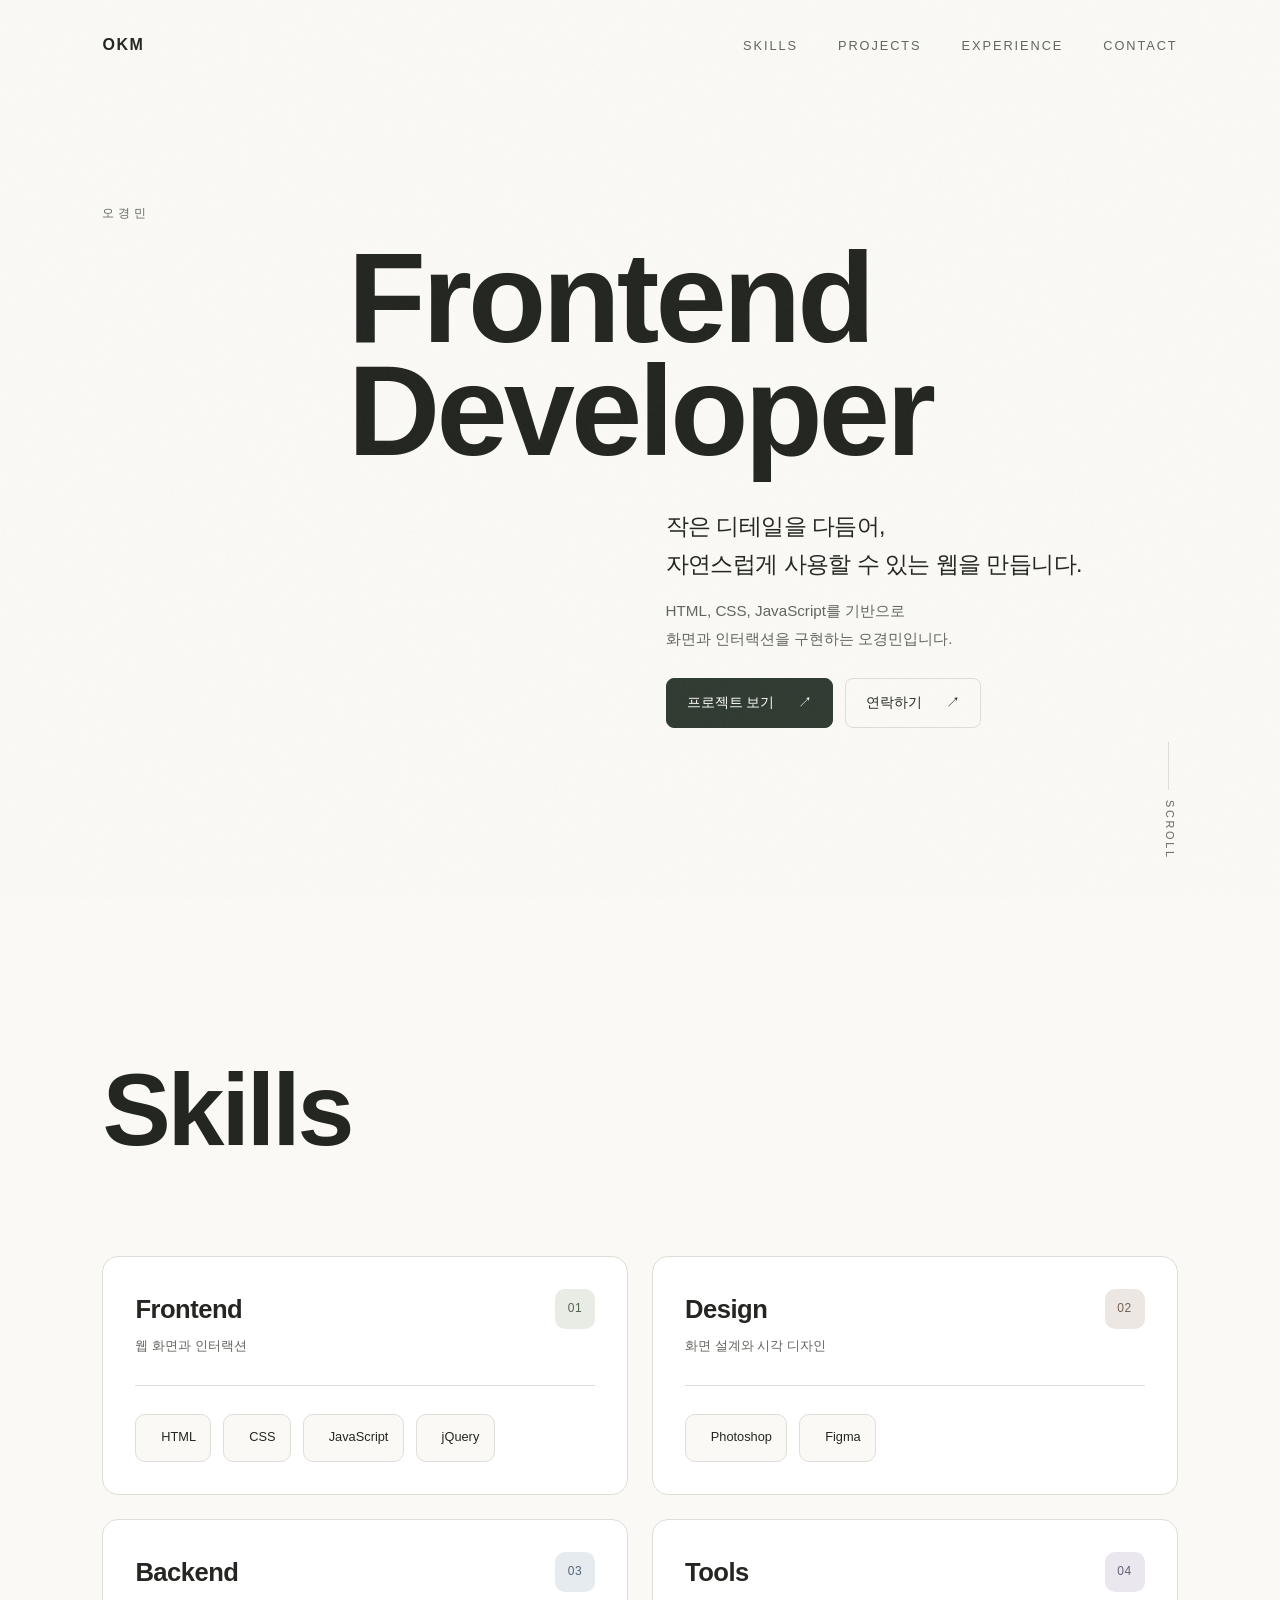
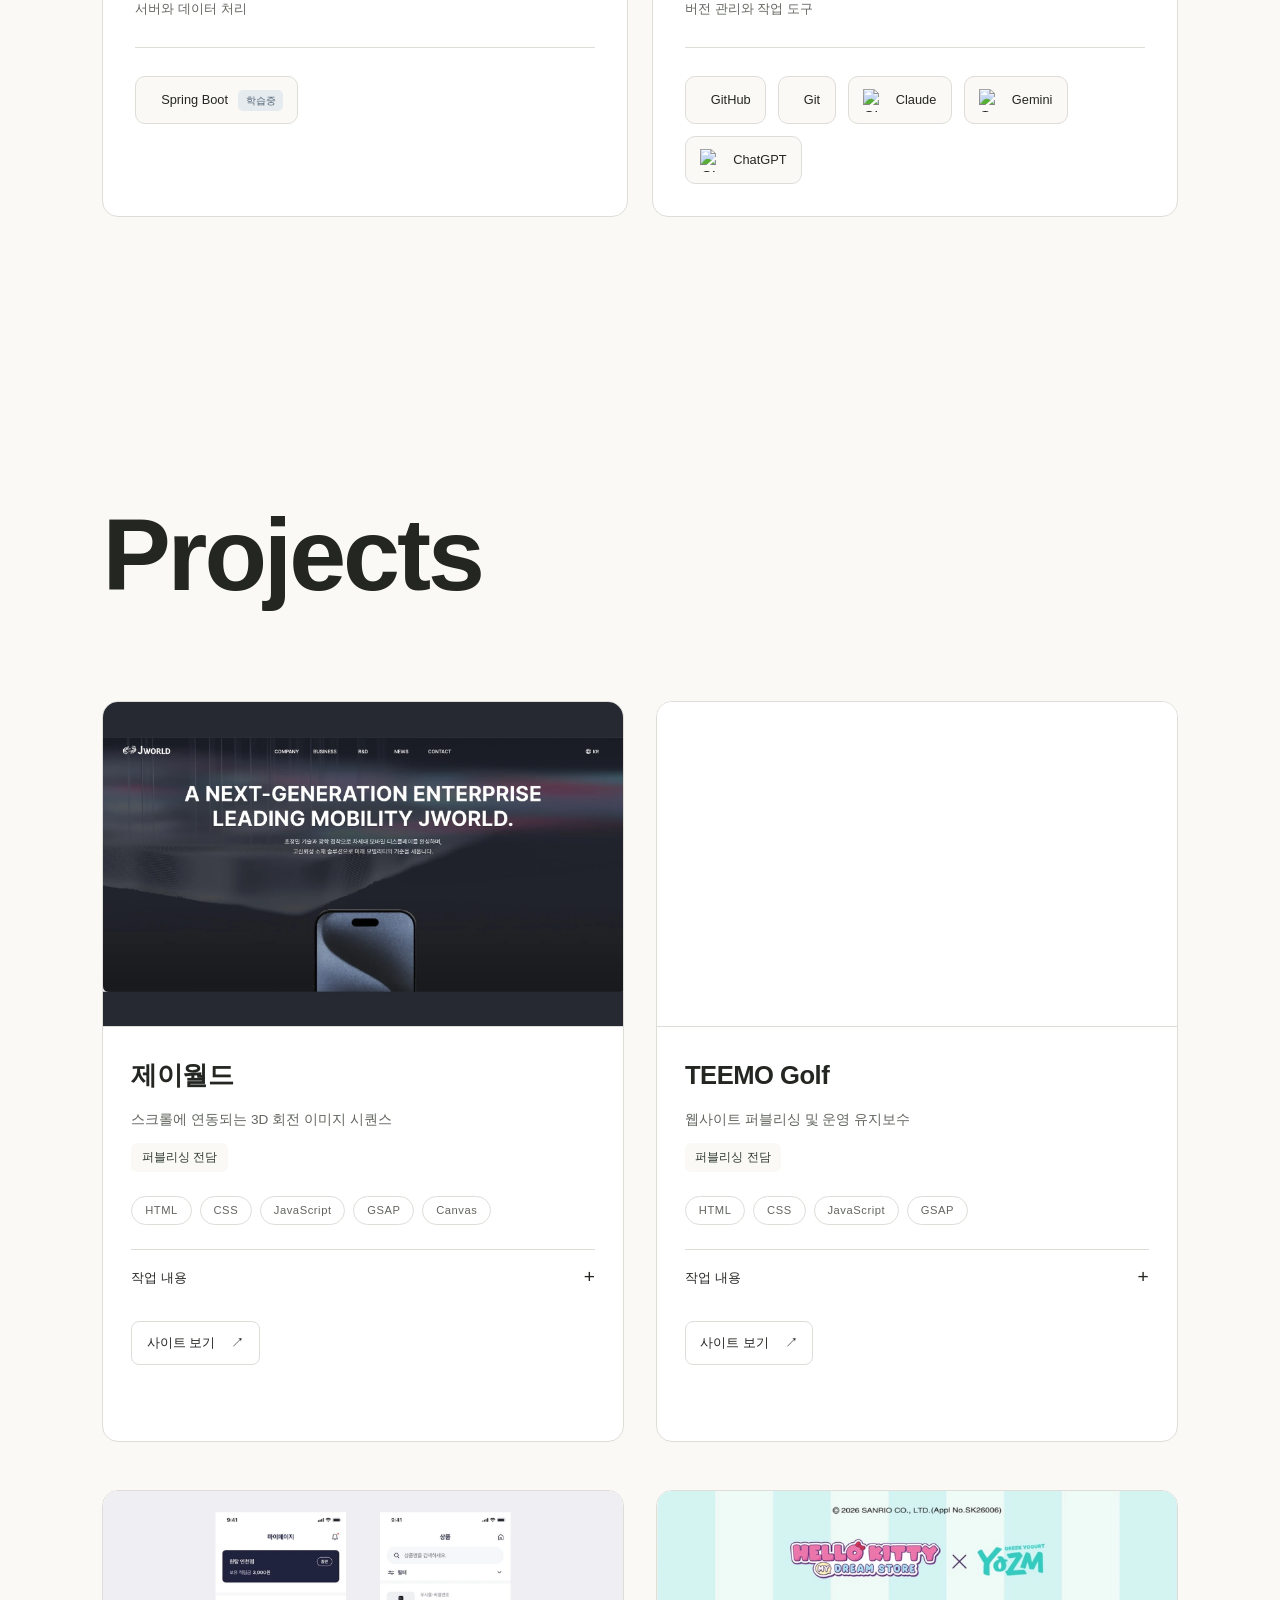
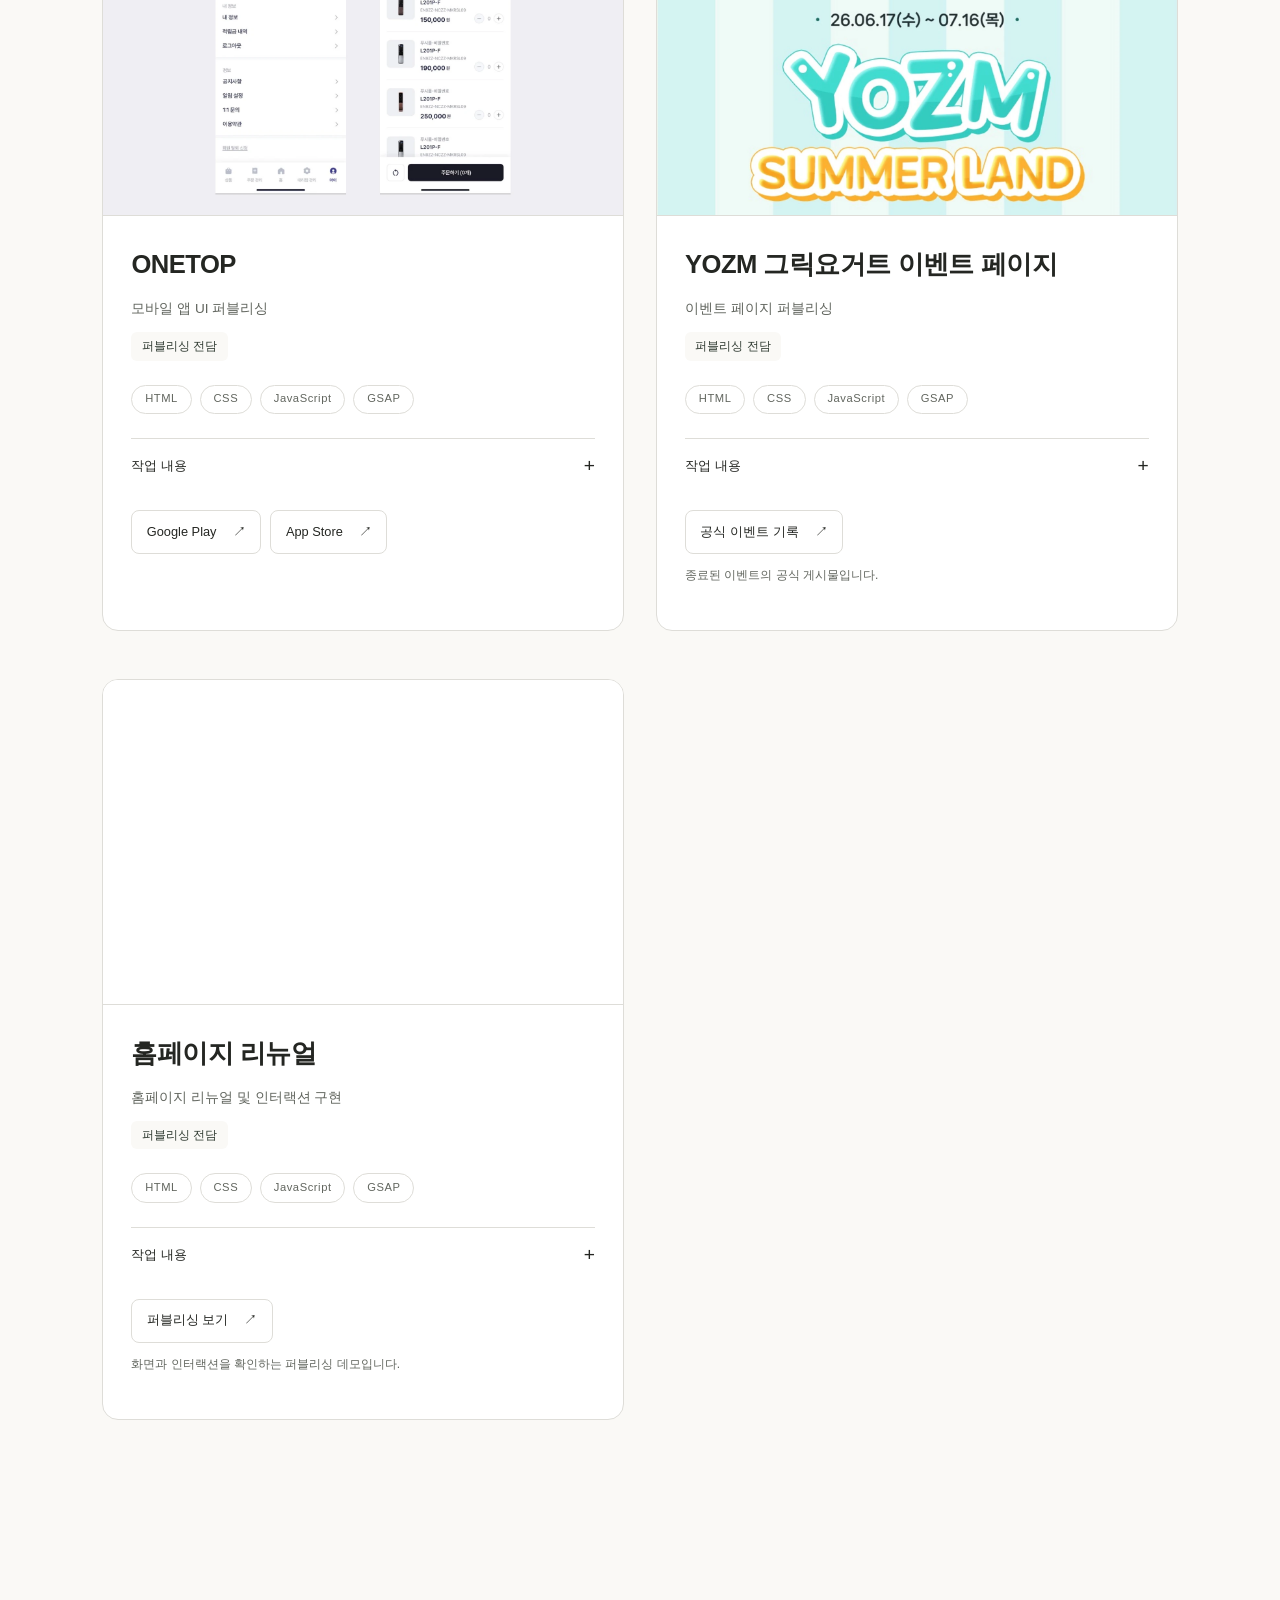
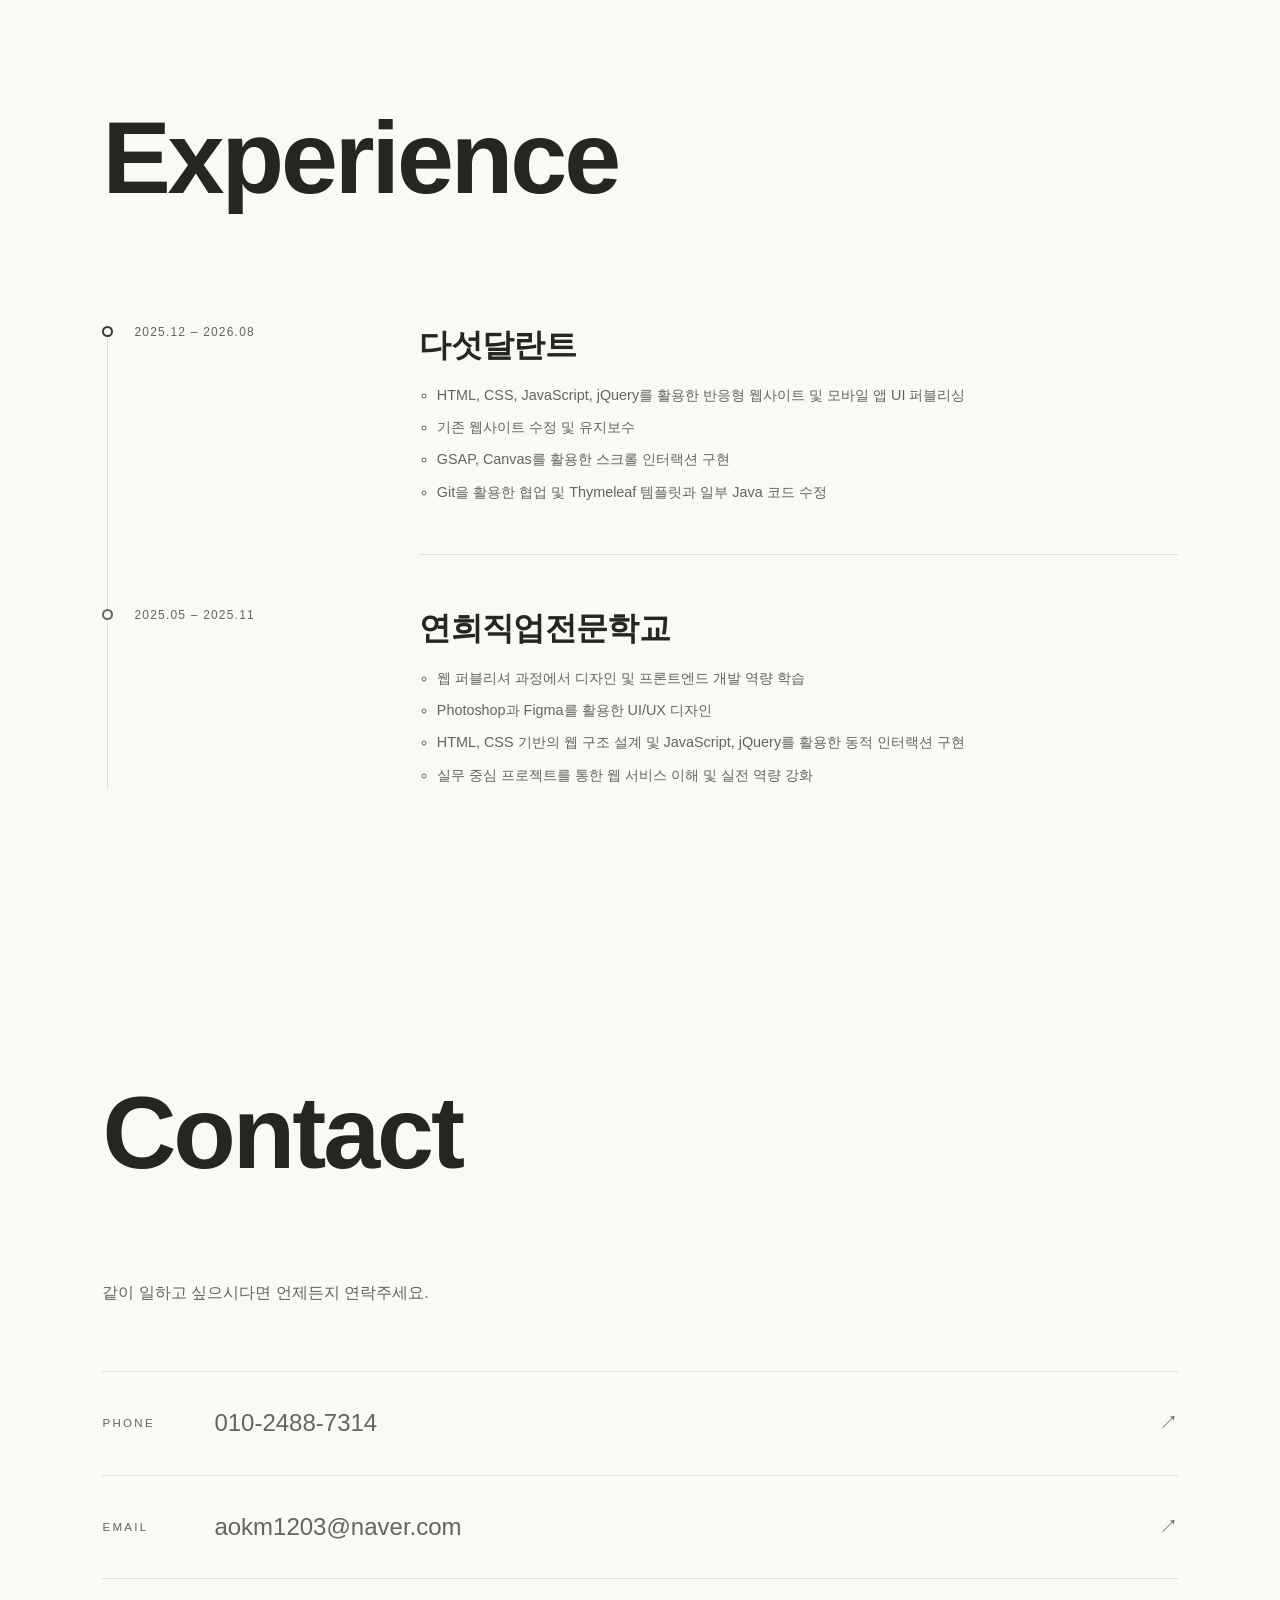
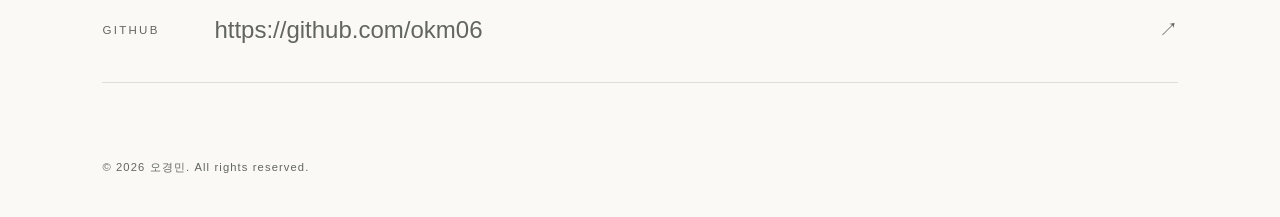
==== index.html @ 28167a1d "Publish static portfolio with project previews and experience" ====
<!doctype html>
<html lang="ko">
  <head>
    <meta charset="UTF-8" />
    <meta name="viewport" content="width=device-width, initial-scale=1.0" />
    <meta
      name="description"
      content="프론트엔드 개발자 오경민의 포트폴리오. HTML, CSS, JavaScript로 만드는 웹과 인터랙션을 소개합니다."
    />
    <link rel="stylesheet" href="./src/index.css" />
    <title>오경민 | Frontend Developer</title>
  </head>
  <body>
    <main>
      <nav class="nav" aria-label="주 메뉴">
        <span class="nav-logo"> OKM </span>
        <button
          class="nav-toggle"
          type="button"
          aria-label="메뉴 열기"
          aria-expanded="false"
          aria-controls="nav-links"
        >
          <span> </span>
          <span> </span>
        </button>
        <ul class="nav-links" id="nav-links">
          <li>
            <a href="#skills"> Skills </a>
          </li>
          <li>
            <a href="#projects"> Projects </a>
          </li>
          <li>
            <a href="#experience"> Experience </a>
          </li>
          <li>
            <a href="#contact"> Contact </a>
          </li>
        </ul>
      </nav>
      <section class="hero">
        <div class="hero-inner">
          <p class="hero-label">오경민</p>
          <h1 class="hero-name">
            Frontend
            <br />
            Developer
          </h1>
          <div class="hero-summary">
            <p class="hero-intro">
              작은 디테일을 다듬어,<br />자연스럽게 사용할 수 있는 웹을 만듭니다.
            </p>
            <p class="hero-desc">
              HTML, CSS, JavaScript를 기반으로<br />화면과 인터랙션을 구현하는 오경민입니다.
            </p>
            <div class="hero-actions">
              <a class="hero-button hero-button--primary" href="#projects"
                >프로젝트 보기 <span aria-hidden="true">↗</span></a
              >
              <a class="hero-button hero-button--secondary" href="#contact"
                >연락하기 <span aria-hidden="true">↗</span></a
              >
            </div>
          </div>
        </div>
        <span class="hero-scroll"> Scroll </span>
      </section>
      <section class="skills" id="skills" aria-labelledby="skills-title">
        <div class="skills-inner">
          <h2 class="skills-title" id="skills-title">Skills</h2>
          <div class="skills-grid">
            <article class="skill-card skill-card--frontend" aria-labelledby="skill-frontend">
              <div class="skill-card-heading">
                <div>
                  <h3 class="skills-category" id="skill-frontend">Frontend</h3>
                  <p class="skill-card-desc">웹 화면과 인터랙션</p>
                </div>
                <span class="skill-card-number" aria-hidden="true">01</span>
              </div>
              <ul class="skills-tags">
                <li class="skill-item">
                  <i class="devicon-html5-plain colored" aria-hidden="true"> </i>
                  <span> HTML </span>
                </li>
                <li class="skill-item">
                  <i class="devicon-css3-plain colored" aria-hidden="true"> </i>
                  <span> CSS </span>
                </li>
                <li class="skill-item">
                  <i class="devicon-javascript-plain colored" aria-hidden="true"> </i>
                  <span> JavaScript </span>
                </li>
                <li class="skill-item">
                  <i class="devicon-jquery-plain colored" aria-hidden="true"> </i>
                  <span> jQuery </span>
                </li>
              </ul>
            </article>
            <article class="skill-card skill-card--design" aria-labelledby="skill-design">
              <div class="skill-card-heading">
                <div>
                  <h3 class="skills-category" id="skill-design">Design</h3>
                  <p class="skill-card-desc">화면 설계와 시각 디자인</p>
                </div>
                <span class="skill-card-number" aria-hidden="true">02</span>
              </div>
              <ul class="skills-tags">
                <li class="skill-item">
                  <i class="devicon-photoshop-plain colored" aria-hidden="true"> </i>
                  <span> Photoshop </span>
                </li>
                <li class="skill-item">
                  <i class="devicon-figma-plain colored" aria-hidden="true"> </i>
                  <span> Figma </span>
                </li>
              </ul>
            </article>
            <article class="skill-card skill-card--backend" aria-labelledby="skill-backend">
              <div class="skill-card-heading">
                <div>
                  <h3 class="skills-category" id="skill-backend">Backend</h3>
                  <p class="skill-card-desc">서버와 데이터 처리</p>
                </div>
                <span class="skill-card-number" aria-hidden="true">03</span>
              </div>
              <ul class="skills-tags">
                <li class="skill-item skill-item--learning">
                  <i class="devicon-spring-plain colored" aria-hidden="true"> </i>
                  <span> Spring Boot </span>
                  <em> 학습중 </em>
                </li>
              </ul>
            </article>
            <article class="skill-card skill-card--tools" aria-labelledby="skill-tools">
              <div class="skill-card-heading">
                <div>
                  <h3 class="skills-category" id="skill-tools">Tools</h3>
                  <p class="skill-card-desc">버전 관리와 작업 도구</p>
                </div>
                <span class="skill-card-number" aria-hidden="true">04</span>
              </div>
              <ul class="skills-tags">
                <li class="skill-item">
                  <i class="devicon-github-original colored" aria-hidden="true"> </i>
                  <span> GitHub </span>
                </li>
                <li class="skill-item">
                  <i class="devicon-git-plain colored" aria-hidden="true"> </i>
                  <span> Git </span>
                </li>
                <li class="skill-item">
                  <img src="./src/assets/icons/claude.svg" alt="Claude" class="skill-svg-icon" />
                  <span> Claude </span>
                </li>
                <li class="skill-item">
                  <img src="./src/assets/icons/gemini.svg" alt="Gemini" class="skill-svg-icon" />
                  <span> Gemini </span>
                </li>
                <li class="skill-item">
                  <img src="./src/assets/icons/chatgpt.svg" alt="ChatGPT" class="skill-svg-icon" />
                  <span> ChatGPT </span>
                </li>
              </ul>
            </article>
          </div>
        </div>
      </section>
      <section class="projects" id="projects" aria-labelledby="projects-title">
        <div class="projects-inner">
          <h2 class="projects-title" id="projects-title">Projects</h2>
          <div class="projects-grid">
            <article class="project-item" aria-labelledby="project-01">
              <div class="project-preview">
                <img src="./images/jworld.webp" alt="제이월드 홈페이지 메인 화면" width="1600" height="1000" loading="lazy" decoding="async" />
              </div>
              <div class="project-info">
                <div class="project-heading">
                  <h3 class="project-name" id="project-01">제이월드</h3>
                </div>
                <p class="project-desc">스크롤에 연동되는 3D 회전 이미지 시퀀스</p>
                <p class="project-role">퍼블리싱 전담</p>
                <div class="project-tags">
                  <span class="project-tag">HTML</span>
                  <span class="project-tag">CSS</span>
                  <span class="project-tag">JavaScript</span>
                  <span class="project-tag">GSAP</span>
                  <span class="project-tag">Canvas</span>
                </div>
                <details class="project-details">
                  <summary>작업 내용 <span aria-hidden="true">+</span></summary>
                  <div class="project-details-content">
                    <p>HTML, CSS, JavaScript 기반의 화면 퍼블리싱과 인터랙션 구현을 전담했습니다. GSAP ScrollTrigger와 HTML5 Canvas로 스크롤 위치에 맞춰 제품이 회전하는 듯한 이미지 시퀀스를 구현했습니다. 이미지를 WebP로 변환하고 프레임 수를 조절했으며, 이미지 프리로딩과 메모리 관리 방식을 적용하고 PC와 모바일의 이미지 프레임을 구분했습니다.</p>
                  </div>
                </details>
                <div class="project-footer">
                  <div class="project-links">
                    <a class="project-link" href="http://3.34.165.36:8080/" target="_blank" rel="noopener noreferrer" aria-label="제이월드 사이트 보기 (새 탭)">사이트 보기 <span aria-hidden="true">↗</span></a>
                  </div>
                </div>
              </div>
            </article>
            <article class="project-item" aria-labelledby="project-02">
              <div class="project-preview">
                <img src="./images/teemo.webp" alt="TEEMO Golf 홈페이지 메인 화면" width="1600" height="1000" loading="lazy" decoding="async" />
              </div>
              <div class="project-info">
                <div class="project-heading">
                  <h3 class="project-name" id="project-02">TEEMO Golf</h3>
                </div>
                <p class="project-desc">웹사이트 퍼블리싱 및 운영 유지보수</p>
                <p class="project-role">퍼블리싱 전담</p>
                <div class="project-tags">
                  <span class="project-tag">HTML</span>
                  <span class="project-tag">CSS</span>
                  <span class="project-tag">JavaScript</span>
                  <span class="project-tag">GSAP</span>
                </div>
                <details class="project-details">
                  <summary>작업 내용 <span aria-hidden="true">+</span></summary>
                  <div class="project-details-content">
                    <p>HTML, CSS, JavaScript 기반의 초기 화면 퍼블리싱을 전담했습니다. 운영 중에는 기능 추가에 따른 UI 구현, 화면 구성 변경, 기존 요소 삭제 등 수정 요청을 반영하며 유지보수를 진행했습니다.</p>
                  </div>
                </details>
                <div class="project-footer">
                  <div class="project-links">
                    <a class="project-link" href="https://teemogolf.com/" target="_blank" rel="noopener noreferrer" aria-label="TEEMO Golf 사이트 보기 (새 탭)">사이트 보기 <span aria-hidden="true">↗</span></a>
                  </div>
                </div>
              </div>
            </article>
            <article class="project-item" aria-labelledby="project-03">
              <div class="project-preview">
                <img src="./images/onetop.webp" alt="ONETOP 앱 마이페이지와 상품 목록 화면" width="1600" height="1000" loading="lazy" decoding="async" />
              </div>
              <div class="project-info">
                <div class="project-heading">
                  <h3 class="project-name" id="project-03">ONETOP</h3>
                </div>
                <p class="project-desc">모바일 앱 UI 퍼블리싱</p>
                <p class="project-role">퍼블리싱 전담</p>
                <div class="project-tags">
                  <span class="project-tag">HTML</span>
                  <span class="project-tag">CSS</span>
                  <span class="project-tag">JavaScript</span>
                  <span class="project-tag">GSAP</span>
                </div>
                <details class="project-details">
                  <summary>작업 내용 <span aria-hidden="true">+</span></summary>
                  <div class="project-details-content">
                    <p>ONETOP 모바일 앱의 HTML, CSS, JavaScript 기반 UI 퍼블리싱을 전담했습니다.</p>
                  </div>
                </details>
                <div class="project-footer">
                  <div class="project-links">
                    <a class="project-link" href="https://play.google.com/store/apps/details?id=com.evernet_.evernet&amp;hl=ko" target="_blank" rel="noopener noreferrer" aria-label="ONETOP Google Play 앱 소개 보기 (새 탭)">Google Play <span aria-hidden="true">↗</span></a>
                    <a class="project-link" href="https://apps.apple.com/kr/app/onetop/id6762181768" target="_blank" rel="noopener noreferrer" aria-label="ONETOP App Store 앱 소개 보기 (새 탭)">App Store <span aria-hidden="true">↗</span></a>
                  </div>
                </div>
              </div>
            </article>
            <article class="project-item" aria-labelledby="project-04">
              <div class="project-preview">
                <img src="./images/yozm.webp" alt="YOZM 그릭요거트 이벤트 페이지 메인 화면" width="1600" height="1000" loading="lazy" decoding="async" />
              </div>
              <div class="project-info">
                <div class="project-heading">
                  <h3 class="project-name" id="project-04">YOZM 그릭요거트 이벤트 페이지</h3>
                </div>
                <p class="project-desc">이벤트 페이지 퍼블리싱</p>
                <p class="project-role">퍼블리싱 전담</p>
                <div class="project-tags">
                  <span class="project-tag">HTML</span>
                  <span class="project-tag">CSS</span>
                  <span class="project-tag">JavaScript</span>
                  <span class="project-tag">GSAP</span>
                </div>
                <details class="project-details">
                  <summary>작업 내용 <span aria-hidden="true">+</span></summary>
                  <div class="project-details-content">
                    <p>HTML, CSS, JavaScript를 활용해 YOZM 그릭요거트 이벤트 페이지의 화면 퍼블리싱과 인터랙션 구현을 전담했습니다.</p>
                  </div>
                </details>
                <div class="project-footer">
                  <div class="project-links">
                    <a class="project-link" href="https://yozm.co.kr/article/이벤트/8/30353/" target="_blank" rel="noopener noreferrer" aria-label="YOZM 종료된 이벤트 공식 게시물 보기 (새 탭)">공식 이벤트 기록 <span aria-hidden="true">↗</span></a>
                  </div>
                  <p class="project-link-note">종료된 이벤트의 공식 게시물입니다.</p>
                </div>
              </div>
            </article>
            <article class="project-item" aria-labelledby="project-05">
              <div class="project-preview">
                <img src="./images/five-dalant.webp" alt="다섯달란트 리뉴얼 홈페이지 메인 화면" width="1600" height="1000" loading="lazy" decoding="async" />
              </div>
              <div class="project-info">
                <div class="project-heading">
                  <h3 class="project-name" id="project-05">홈페이지 리뉴얼</h3>
                </div>
                <p class="project-desc">홈페이지 리뉴얼 및 인터랙션 구현</p>
                <p class="project-role">퍼블리싱 전담</p>
                <div class="project-tags">
                  <span class="project-tag">HTML</span>
                  <span class="project-tag">CSS</span>
                  <span class="project-tag">JavaScript</span>
                  <span class="project-tag">GSAP</span>
                </div>
                <details class="project-details">
                  <summary>작업 내용 <span aria-hidden="true">+</span></summary>
                  <div class="project-details-content">
                    <p>HTML, CSS, JavaScript, GSAP을 활용해 다섯달란트 홈페이지 리뉴얼의 화면 퍼블리싱과 인터랙션 구현을 전담했습니다.</p>
                  </div>
                </details>
                <div class="project-footer">
                  <div class="project-links">
                    <a class="project-link" href="./projects/five-dalant/index.html" target="_blank" rel="noopener noreferrer" aria-label="다섯달란트 홈페이지 리뉴얼 퍼블리싱 데모 보기 (새 탭)">퍼블리싱 보기 <span aria-hidden="true">↗</span></a>
                  </div>
                  <p class="project-link-note">화면과 인터랙션을 확인하는 퍼블리싱 데모입니다.</p>
                </div>
              </div>
            </article>
          </div>
        </div>
      </section>
      <section class="experience" id="experience" aria-labelledby="experience-title">
        <div class="experience-inner">
          <h2 class="experience-title" id="experience-title">Experience</h2>
          <ol class="experience-timeline">
            <li class="experience-item">
              <p class="experience-date">
                <time datetime="2025-12">2025.12</time> – <time datetime="2026-08">2026.08</time>
              </p>
              <div class="experience-content">
                <h3 class="experience-name">다섯달란트</h3>
                <ul class="experience-desc experience-list">
                  <li>HTML, CSS, JavaScript, jQuery를 활용한 반응형 웹사이트 및 모바일 앱 UI 퍼블리싱</li>
                  <li>기존 웹사이트 수정 및 유지보수</li>
                  <li>GSAP, Canvas를 활용한 스크롤 인터랙션 구현</li>
                  <li>Git을 활용한 협업 및 Thymeleaf 템플릿과 일부 Java 코드 수정</li>
                </ul>
              </div>
            </li>
            <li class="experience-item">
              <p class="experience-date">
                <time datetime="2025-05">2025.05</time> – <time datetime="2025-11">2025.11</time>
              </p>
              <div class="experience-content">
                <h3 class="experience-name">연희직업전문학교</h3>
                <ul class="experience-desc experience-list">
                  <li>웹 퍼블리셔 과정에서 디자인 및 프론트엔드 개발 역량 학습</li>
                  <li>Photoshop과 Figma를 활용한 UI/UX 디자인</li>
                  <li>HTML, CSS 기반의 웹 구조 설계 및 JavaScript, jQuery를 활용한 동적 인터랙션 구현</li>
                  <li>실무 중심 프로젝트를 통한 웹 서비스 이해 및 실전 역량 강화</li>
                </ul>
              </div>
            </li>
          </ol>
        </div>
      </section>
      <section class="contact" id="contact">
        <div class="contact-inner">
          <p class="contact-title">Contact</p>
          <div class="contact-content">
            <p class="contact-sub">같이 일하고 싶으시다면 언제든지 연락주세요.</p>
            <div class="contact-links">
              <a class="contact-link" href="tel:010-2488-7314">
                <span class="contact-link-label"> Phone </span>
                <span class="contact-link-value"> 010-2488-7314 </span>
                <span class="contact-arrow"> ↗ </span>
              </a>
              <a class="contact-link" href="mailto:aokm1203@naver.com">
                <span class="contact-link-label"> Email </span>
                <span class="contact-link-value"> aokm1203@naver.com </span>
                <span class="contact-arrow"> ↗ </span>
              </a>
              <a
                class="contact-link"
                href="https://github.com/okm06"
                target="_blank"
                rel="noreferrer"
              >
                <span class="contact-link-label"> GitHub </span>
                <span class="contact-link-value"> https://github.com/okm06 </span>
                <span class="contact-arrow"> ↗ </span>
              </a>
            </div>
          </div>
        </div>
        <p class="contact-footer">
          © <span id="copyright-year">2026</span> 오경민. All rights reserved.
        </p>
      </section>
    </main>
    <script defer src="./src/assets/vendor/gsap.min.js"></script>
    <script defer src="./src/assets/vendor/ScrollTrigger.min.js"></script>
    <script defer src="./src/assets/vendor/lenis.min.js"></script>
    <script defer src="./src/main.js"></script>
  </body>
</html>
---- src/index.css ----
/* 외부 글꼴과 아이콘 */
@import url("https://cdn.jsdelivr.net/gh/orioncactus/pretendard/dist/web/static/pretendard.css");
@import url("https://cdn.jsdelivr.net/gh/devicons/devicon@latest/devicon.min.css");
@import url("https://fonts.googleapis.com/css2?family=Inter:wght@300;400;500;700&family=Noto+Sans+KR:wght@300;400;500;700&display=swap");

/* 공통 스타일과 스크롤 라이브러리 */
@import url("./assets/css/base.css");
@import url("./assets/vendor/lenis.css");

/* 섹션별 스타일 */
@import url("./assets/css/nav.css");
@import url("./assets/css/hero.css");
@import url("./assets/css/skills.css");
@import url("./assets/css/projects.css");
@import url("./assets/css/experience.css");
@import url("./assets/css/contact.css");
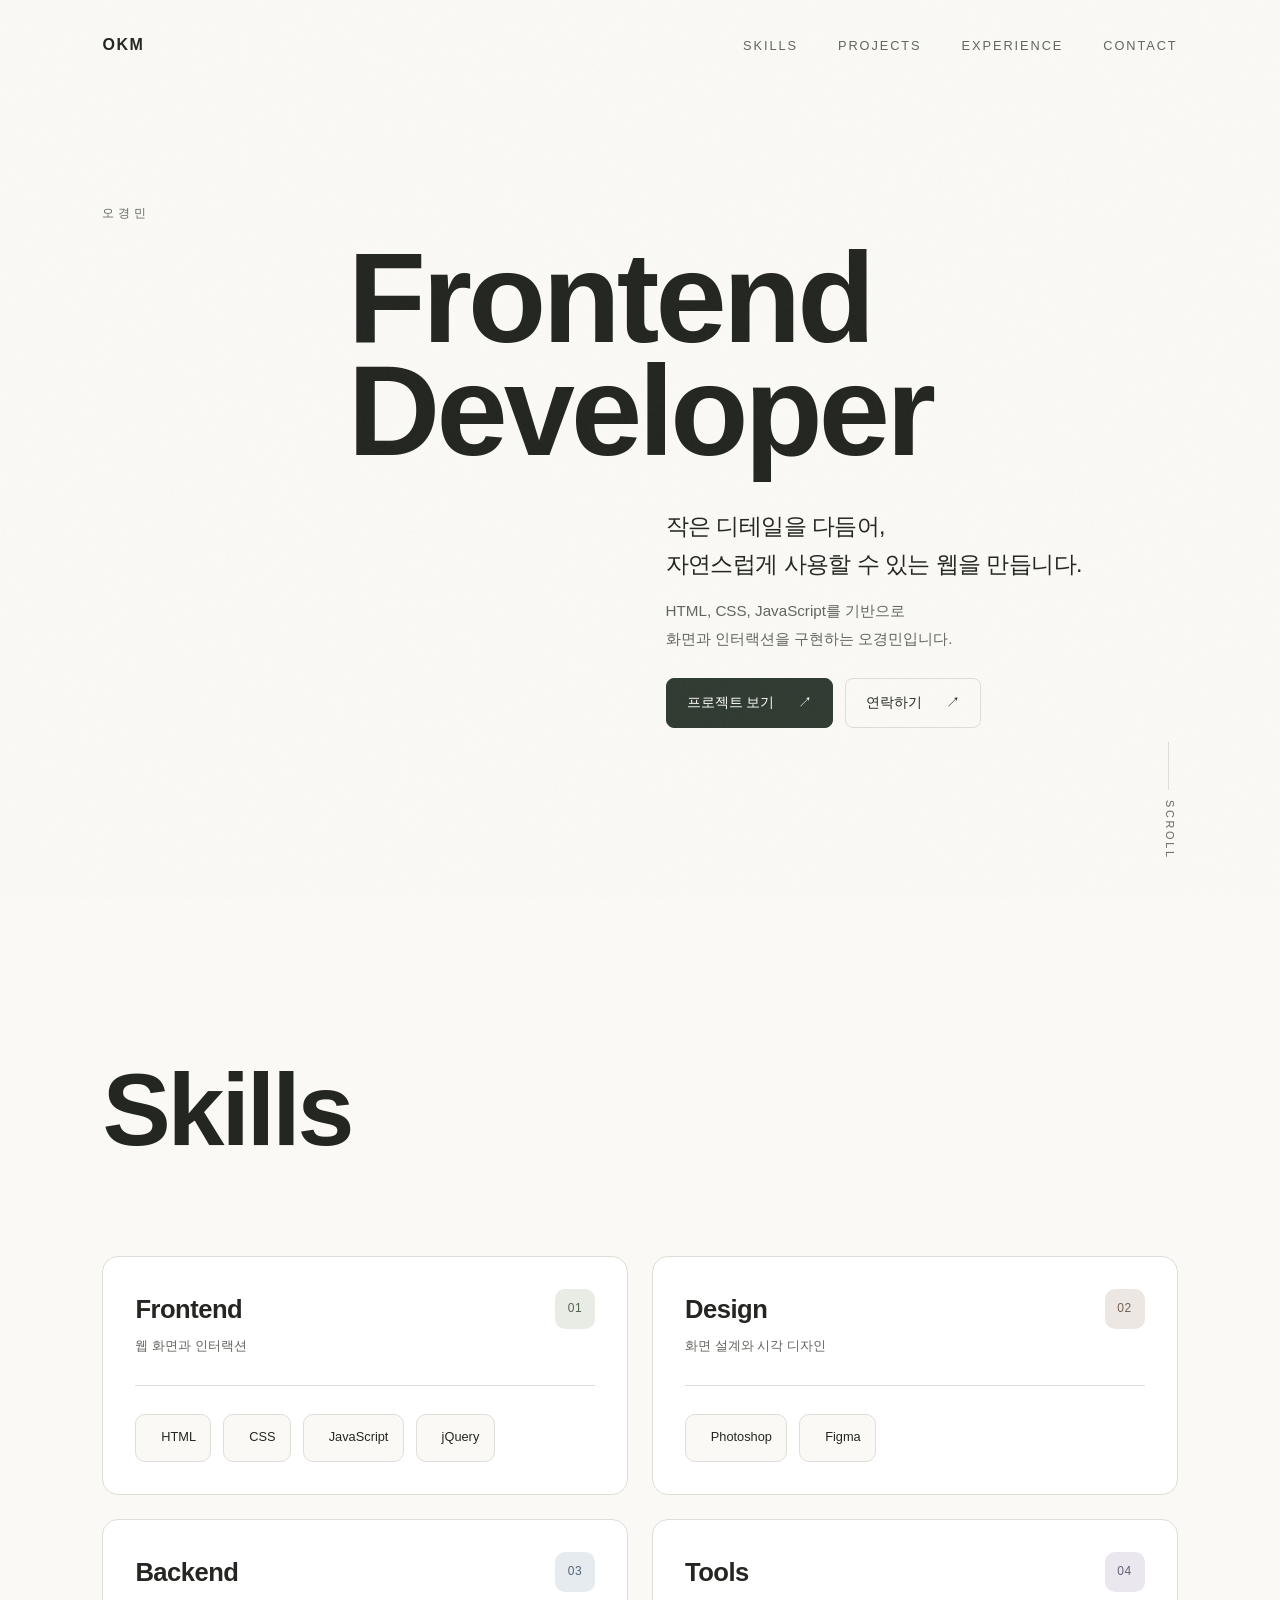
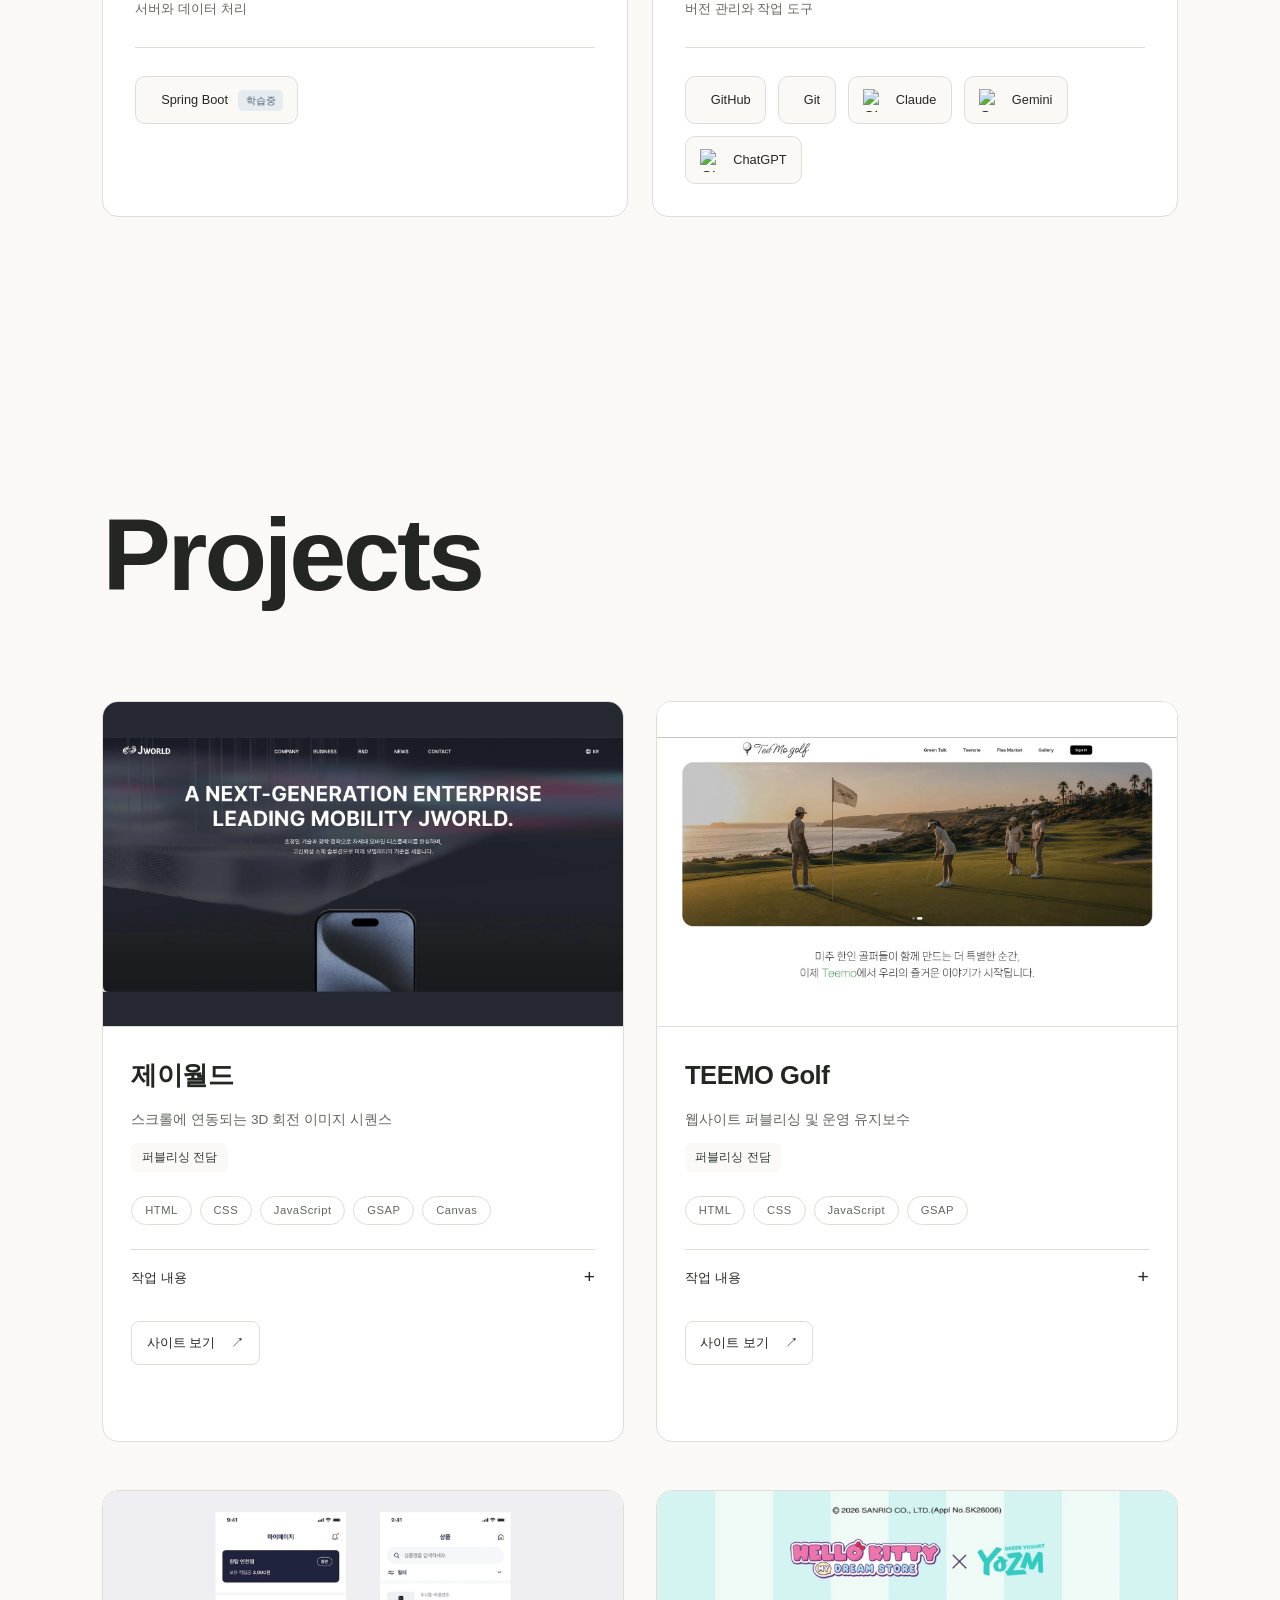
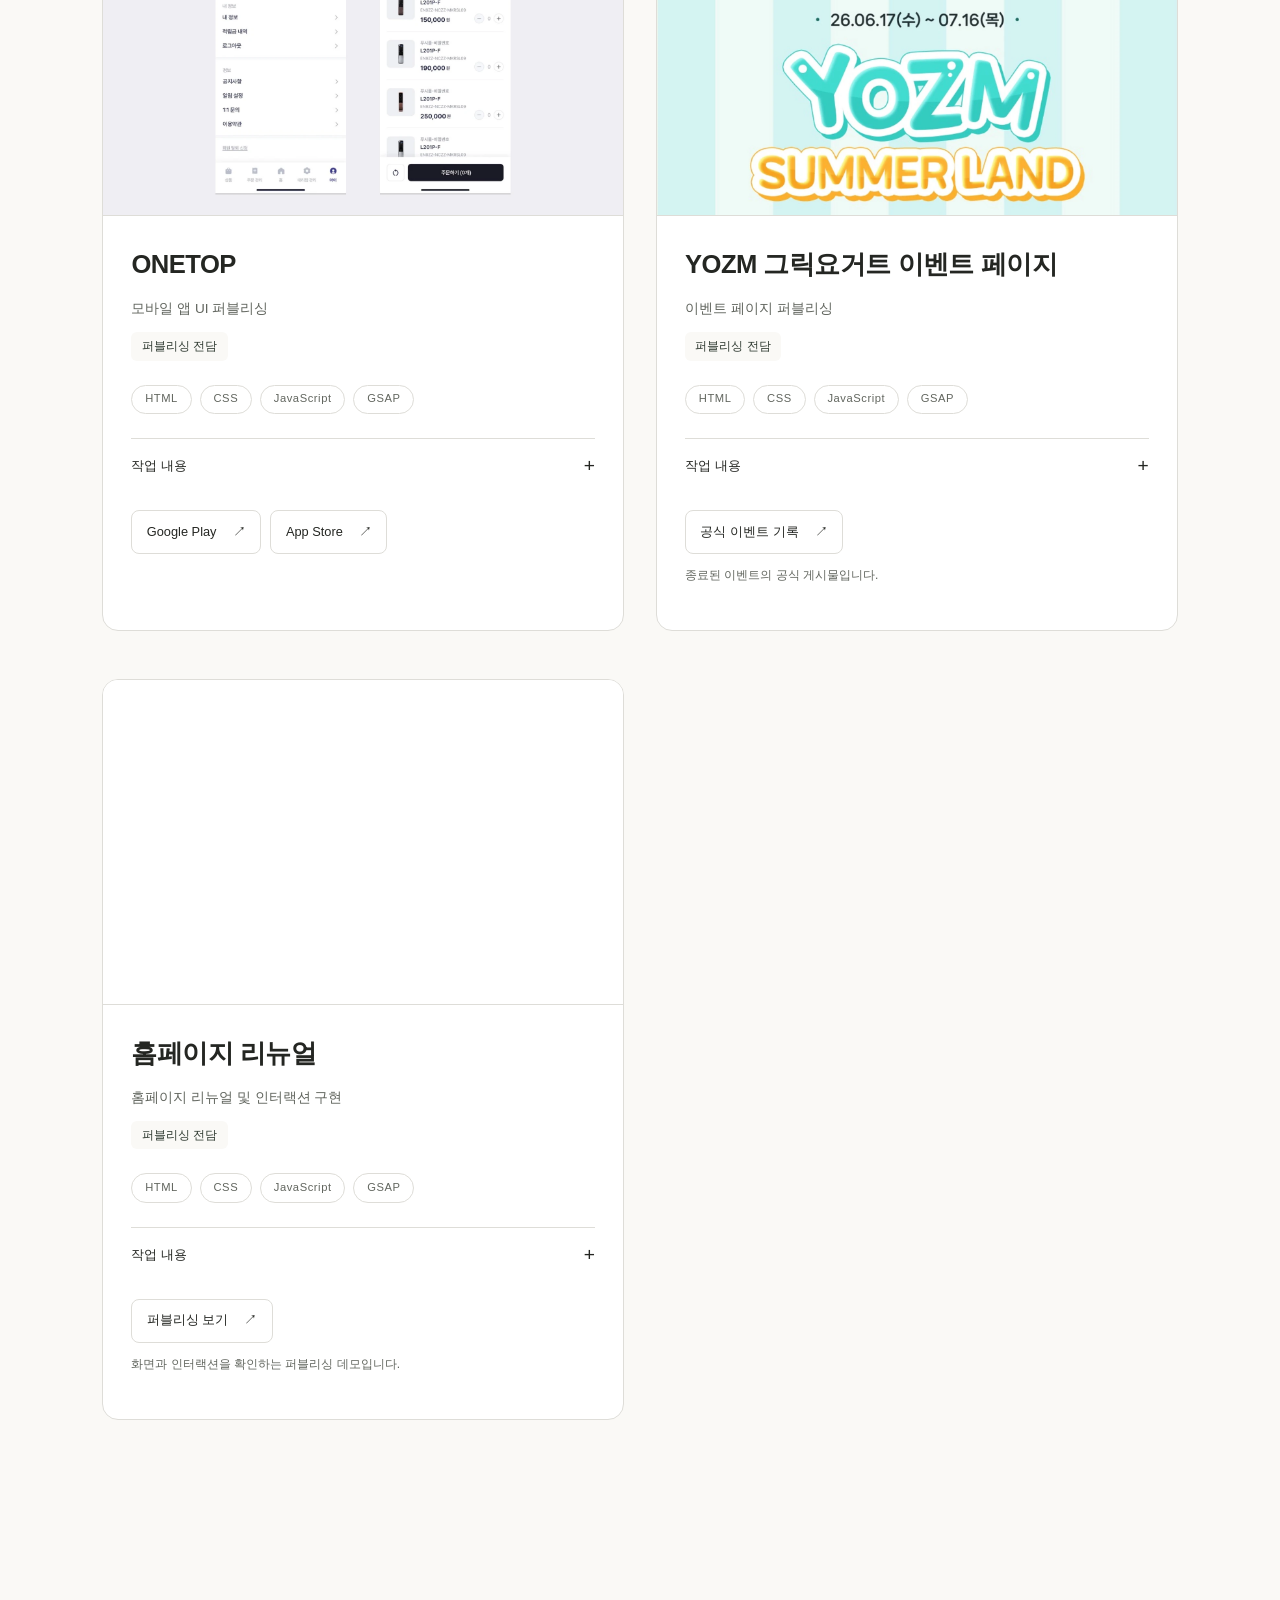
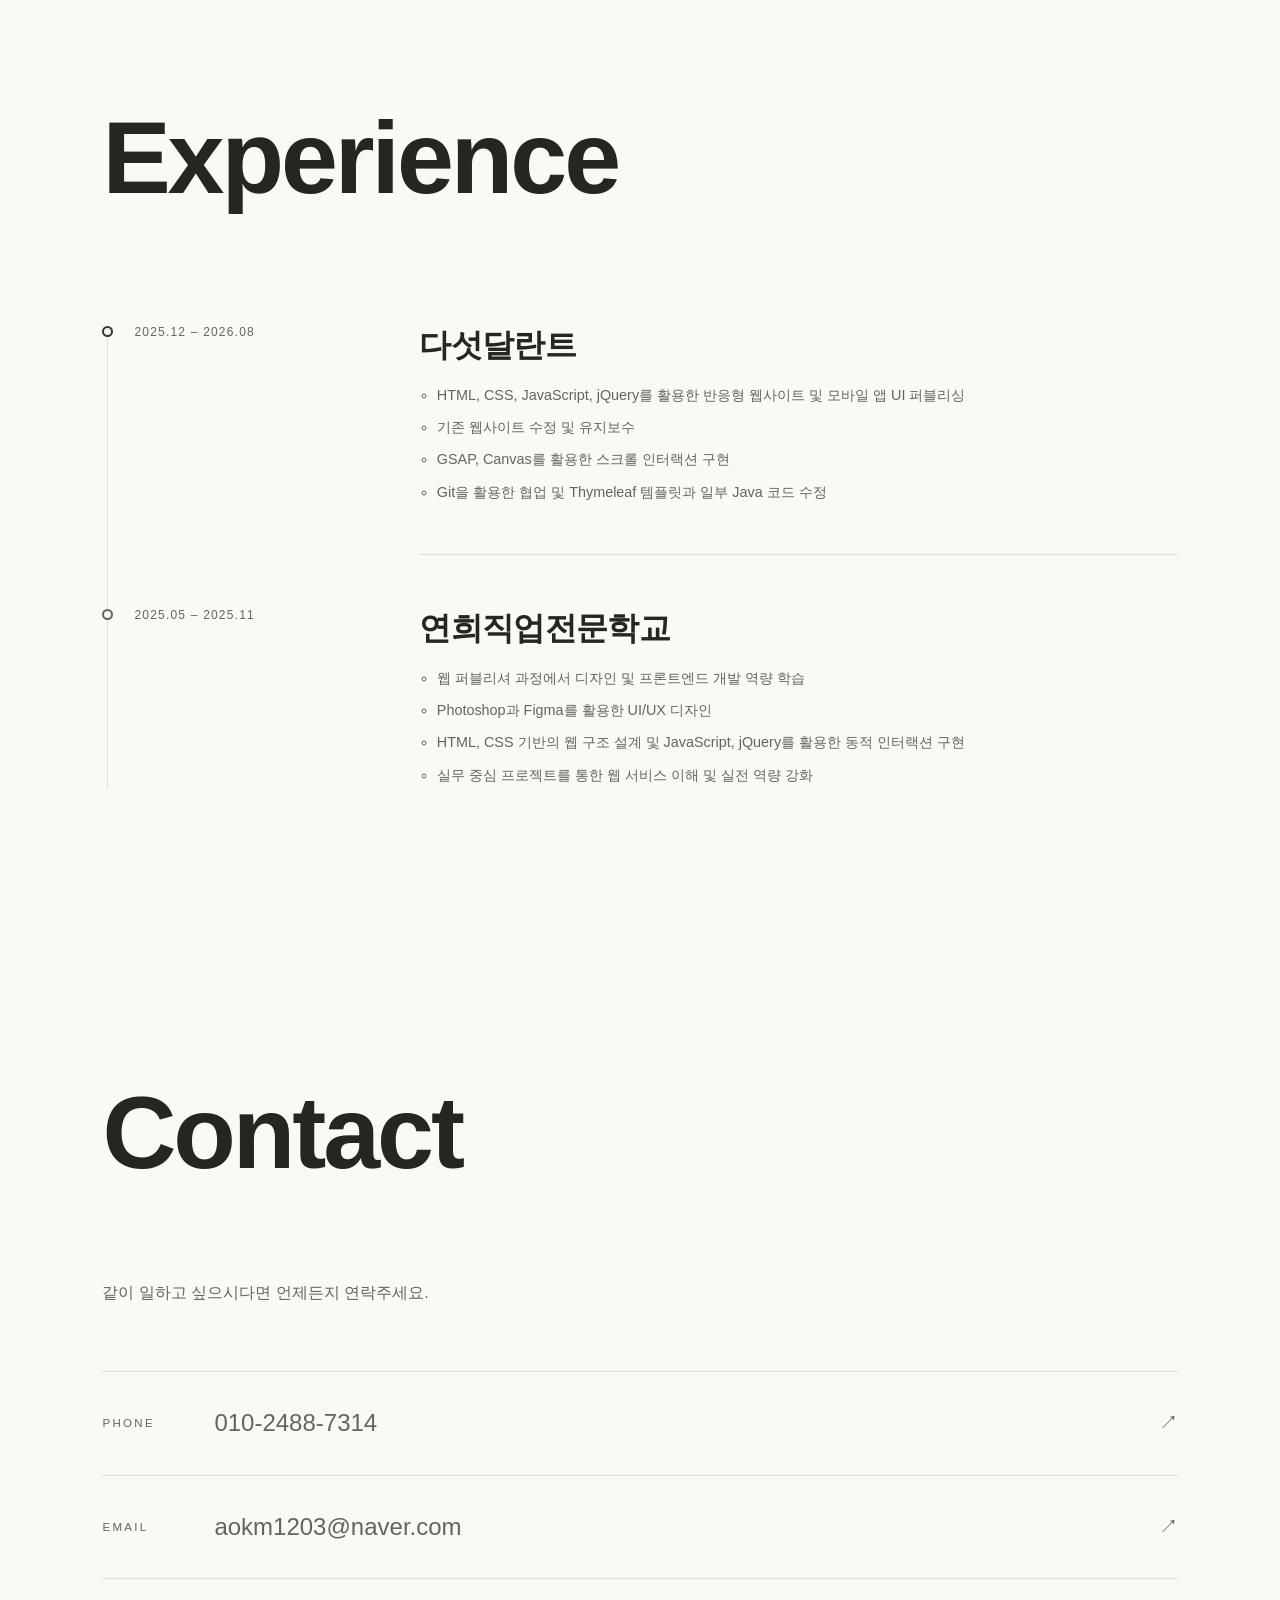
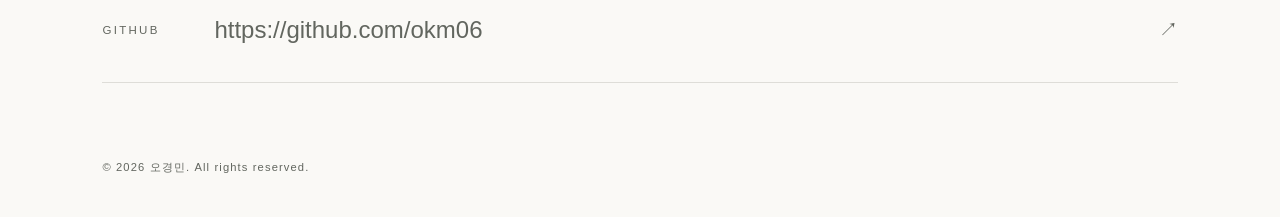
==== commit 6904e44b: "“fix”" ====
--- a/index.html
+++ b/index.html
@@ -13,7 +13,7 @@
   <body>
     <main>
       <nav class="nav" aria-label="주 메뉴">
-        <span class="nav-logo"> OKM </span>
+        <span class="nav-logo"><a href="/index.html">OKM</a> </span>
         <button
           class="nav-toggle"
           type="button"
@@ -172,7 +172,14 @@
           <div class="projects-grid">
             <article class="project-item" aria-labelledby="project-01">
               <div class="project-preview">
-                <img src="./images/jworld.webp" alt="제이월드 홈페이지 메인 화면" width="1600" height="1000" loading="lazy" decoding="async" />
+                <img
+                  src="./images/jworld.webp"
+                  alt="제이월드 홈페이지 메인 화면"
+                  width="1600"
+                  height="1000"
+                  loading="lazy"
+                  decoding="async"
+                />
               </div>
               <div class="project-info">
                 <div class="project-heading">
@@ -190,19 +197,39 @@
                 <details class="project-details">
                   <summary>작업 내용 <span aria-hidden="true">+</span></summary>
                   <div class="project-details-content">
-                    <p>HTML, CSS, JavaScript 기반의 화면 퍼블리싱과 인터랙션 구현을 전담했습니다. GSAP ScrollTrigger와 HTML5 Canvas로 스크롤 위치에 맞춰 제품이 회전하는 듯한 이미지 시퀀스를 구현했습니다. 이미지를 WebP로 변환하고 프레임 수를 조절했으며, 이미지 프리로딩과 메모리 관리 방식을 적용하고 PC와 모바일의 이미지 프레임을 구분했습니다.</p>
+                    <p>
+                      HTML, CSS, JavaScript 기반의 화면 퍼블리싱과 인터랙션 구현을 전담했습니다.
+                      GSAP ScrollTrigger와 HTML5 Canvas로 스크롤 위치에 맞춰 제품이 회전하는 듯한
+                      이미지 시퀀스를 구현했습니다. 이미지를 WebP로 변환하고 프레임 수를 조절했으며,
+                      이미지 프리로딩과 메모리 관리 방식을 적용하고 PC와 모바일의 이미지 프레임을
+                      구분했습니다.
+                    </p>
                   </div>
                 </details>
                 <div class="project-footer">
                   <div class="project-links">
-                    <a class="project-link" href="http://3.34.165.36:8080/" target="_blank" rel="noopener noreferrer" aria-label="제이월드 사이트 보기 (새 탭)">사이트 보기 <span aria-hidden="true">↗</span></a>
+                    <a
+                      class="project-link"
+                      href="http://3.34.165.36:8080/"
+                      target="_blank"
+                      rel="noopener noreferrer"
+                      aria-label="제이월드 사이트 보기 (새 탭)"
+                      >사이트 보기 <span aria-hidden="true">↗</span></a
+                    >
                   </div>
                 </div>
               </div>
             </article>
             <article class="project-item" aria-labelledby="project-02">
               <div class="project-preview">
-                <img src="./images/teemo.webp" alt="TEEMO Golf 홈페이지 메인 화면" width="1600" height="1000" loading="lazy" decoding="async" />
+                <img
+                  src="./images/teemo.webp"
+                  alt="TEEMO Golf 홈페이지 메인 화면"
+                  width="1600"
+                  height="1000"
+                  loading="lazy"
+                  decoding="async"
+                />
               </div>
               <div class="project-info">
                 <div class="project-heading">
@@ -219,19 +246,37 @@
                 <details class="project-details">
                   <summary>작업 내용 <span aria-hidden="true">+</span></summary>
                   <div class="project-details-content">
-                    <p>HTML, CSS, JavaScript 기반의 초기 화면 퍼블리싱을 전담했습니다. 운영 중에는 기능 추가에 따른 UI 구현, 화면 구성 변경, 기존 요소 삭제 등 수정 요청을 반영하며 유지보수를 진행했습니다.</p>
+                    <p>
+                      HTML, CSS, JavaScript 기반의 초기 화면 퍼블리싱을 전담했습니다. 운영 중에는
+                      기능 추가에 따른 UI 구현, 화면 구성 변경, 기존 요소 삭제 등 수정 요청을
+                      반영하며 유지보수를 진행했습니다.
+                    </p>
                   </div>
                 </details>
                 <div class="project-footer">
                   <div class="project-links">
-                    <a class="project-link" href="https://teemogolf.com/" target="_blank" rel="noopener noreferrer" aria-label="TEEMO Golf 사이트 보기 (새 탭)">사이트 보기 <span aria-hidden="true">↗</span></a>
+                    <a
+                      class="project-link"
+                      href="https://teemogolf.com/"
+                      target="_blank"
+                      rel="noopener noreferrer"
+                      aria-label="TEEMO Golf 사이트 보기 (새 탭)"
+                      >사이트 보기 <span aria-hidden="true">↗</span></a
+                    >
                   </div>
                 </div>
               </div>
             </article>
             <article class="project-item" aria-labelledby="project-03">
               <div class="project-preview">
-                <img src="./images/onetop.webp" alt="ONETOP 앱 마이페이지와 상품 목록 화면" width="1600" height="1000" loading="lazy" decoding="async" />
+                <img
+                  src="./images/onetop.webp"
+                  alt="ONETOP 앱 마이페이지와 상품 목록 화면"
+                  width="1600"
+                  height="1000"
+                  loading="lazy"
+                  decoding="async"
+                />
               </div>
               <div class="project-info">
                 <div class="project-heading">
@@ -253,15 +298,36 @@
                 </details>
                 <div class="project-footer">
                   <div class="project-links">
-                    <a class="project-link" href="https://play.google.com/store/apps/details?id=com.evernet_.evernet&amp;hl=ko" target="_blank" rel="noopener noreferrer" aria-label="ONETOP Google Play 앱 소개 보기 (새 탭)">Google Play <span aria-hidden="true">↗</span></a>
-                    <a class="project-link" href="https://apps.apple.com/kr/app/onetop/id6762181768" target="_blank" rel="noopener noreferrer" aria-label="ONETOP App Store 앱 소개 보기 (새 탭)">App Store <span aria-hidden="true">↗</span></a>
+                    <a
+                      class="project-link"
+                      href="https://play.google.com/store/apps/details?id=com.evernet_.evernet&amp;hl=ko"
+                      target="_blank"
+                      rel="noopener noreferrer"
+                      aria-label="ONETOP Google Play 앱 소개 보기 (새 탭)"
+                      >Google Play <span aria-hidden="true">↗</span></a
+                    >
+                    <a
+                      class="project-link"
+                      href="https://apps.apple.com/kr/app/onetop/id6762181768"
+                      target="_blank"
+                      rel="noopener noreferrer"
+                      aria-label="ONETOP App Store 앱 소개 보기 (새 탭)"
+                      >App Store <span aria-hidden="true">↗</span></a
+                    >
                   </div>
                 </div>
               </div>
             </article>
             <article class="project-item" aria-labelledby="project-04">
               <div class="project-preview">
-                <img src="./images/yozm.webp" alt="YOZM 그릭요거트 이벤트 페이지 메인 화면" width="1600" height="1000" loading="lazy" decoding="async" />
+                <img
+                  src="./images/yozm.webp"
+                  alt="YOZM 그릭요거트 이벤트 페이지 메인 화면"
+                  width="1600"
+                  height="1000"
+                  loading="lazy"
+                  decoding="async"
+                />
               </div>
               <div class="project-info">
                 <div class="project-heading">
@@ -278,12 +344,22 @@
                 <details class="project-details">
                   <summary>작업 내용 <span aria-hidden="true">+</span></summary>
                   <div class="project-details-content">
-                    <p>HTML, CSS, JavaScript를 활용해 YOZM 그릭요거트 이벤트 페이지의 화면 퍼블리싱과 인터랙션 구현을 전담했습니다.</p>
+                    <p>
+                      HTML, CSS, JavaScript를 활용해 YOZM 그릭요거트 이벤트 페이지의 화면 퍼블리싱과
+                      인터랙션 구현을 전담했습니다.
+                    </p>
                   </div>
                 </details>
                 <div class="project-footer">
                   <div class="project-links">
-                    <a class="project-link" href="https://yozm.co.kr/article/이벤트/8/30353/" target="_blank" rel="noopener noreferrer" aria-label="YOZM 종료된 이벤트 공식 게시물 보기 (새 탭)">공식 이벤트 기록 <span aria-hidden="true">↗</span></a>
+                    <a
+                      class="project-link"
+                      href="https://yozm.co.kr/article/이벤트/8/30353/"
+                      target="_blank"
+                      rel="noopener noreferrer"
+                      aria-label="YOZM 종료된 이벤트 공식 게시물 보기 (새 탭)"
+                      >공식 이벤트 기록 <span aria-hidden="true">↗</span></a
+                    >
                   </div>
                   <p class="project-link-note">종료된 이벤트의 공식 게시물입니다.</p>
                 </div>
@@ -291,7 +367,14 @@
             </article>
             <article class="project-item" aria-labelledby="project-05">
               <div class="project-preview">
-                <img src="./images/five-dalant.webp" alt="다섯달란트 리뉴얼 홈페이지 메인 화면" width="1600" height="1000" loading="lazy" decoding="async" />
+                <img
+                  src="./images/five-dalant.webp"
+                  alt="다섯달란트 리뉴얼 홈페이지 메인 화면"
+                  width="1600"
+                  height="1000"
+                  loading="lazy"
+                  decoding="async"
+                />
               </div>
               <div class="project-info">
                 <div class="project-heading">
@@ -308,12 +391,22 @@
                 <details class="project-details">
                   <summary>작업 내용 <span aria-hidden="true">+</span></summary>
                   <div class="project-details-content">
-                    <p>HTML, CSS, JavaScript, GSAP을 활용해 다섯달란트 홈페이지 리뉴얼의 화면 퍼블리싱과 인터랙션 구현을 전담했습니다.</p>
+                    <p>
+                      HTML, CSS, JavaScript, GSAP을 활용해 다섯달란트 홈페이지 리뉴얼의 화면
+                      퍼블리싱과 인터랙션 구현을 전담했습니다.
+                    </p>
                   </div>
                 </details>
                 <div class="project-footer">
                   <div class="project-links">
-                    <a class="project-link" href="./projects/five-dalant/index.html" target="_blank" rel="noopener noreferrer" aria-label="다섯달란트 홈페이지 리뉴얼 퍼블리싱 데모 보기 (새 탭)">퍼블리싱 보기 <span aria-hidden="true">↗</span></a>
+                    <a
+                      class="project-link"
+                      href="./projects/five-dalant/index.html"
+                      target="_blank"
+                      rel="noopener noreferrer"
+                      aria-label="다섯달란트 홈페이지 리뉴얼 퍼블리싱 데모 보기 (새 탭)"
+                      >퍼블리싱 보기 <span aria-hidden="true">↗</span></a
+                    >
                   </div>
                   <p class="project-link-note">화면과 인터랙션을 확인하는 퍼블리싱 데모입니다.</p>
                 </div>
@@ -333,7 +426,9 @@
               <div class="experience-content">
                 <h3 class="experience-name">다섯달란트</h3>
                 <ul class="experience-desc experience-list">
-                  <li>HTML, CSS, JavaScript, jQuery를 활용한 반응형 웹사이트 및 모바일 앱 UI 퍼블리싱</li>
+                  <li>
+                    HTML, CSS, JavaScript, jQuery를 활용한 반응형 웹사이트 및 모바일 앱 UI 퍼블리싱
+                  </li>
                   <li>기존 웹사이트 수정 및 유지보수</li>
                   <li>GSAP, Canvas를 활용한 스크롤 인터랙션 구현</li>
                   <li>Git을 활용한 협업 및 Thymeleaf 템플릿과 일부 Java 코드 수정</li>
@@ -349,7 +444,9 @@
                 <ul class="experience-desc experience-list">
                   <li>웹 퍼블리셔 과정에서 디자인 및 프론트엔드 개발 역량 학습</li>
                   <li>Photoshop과 Figma를 활용한 UI/UX 디자인</li>
-                  <li>HTML, CSS 기반의 웹 구조 설계 및 JavaScript, jQuery를 활용한 동적 인터랙션 구현</li>
+                  <li>
+                    HTML, CSS 기반의 웹 구조 설계 및 JavaScript, jQuery를 활용한 동적 인터랙션 구현
+                  </li>
                   <li>실무 중심 프로젝트를 통한 웹 서비스 이해 및 실전 역량 강화</li>
                 </ul>
               </div>
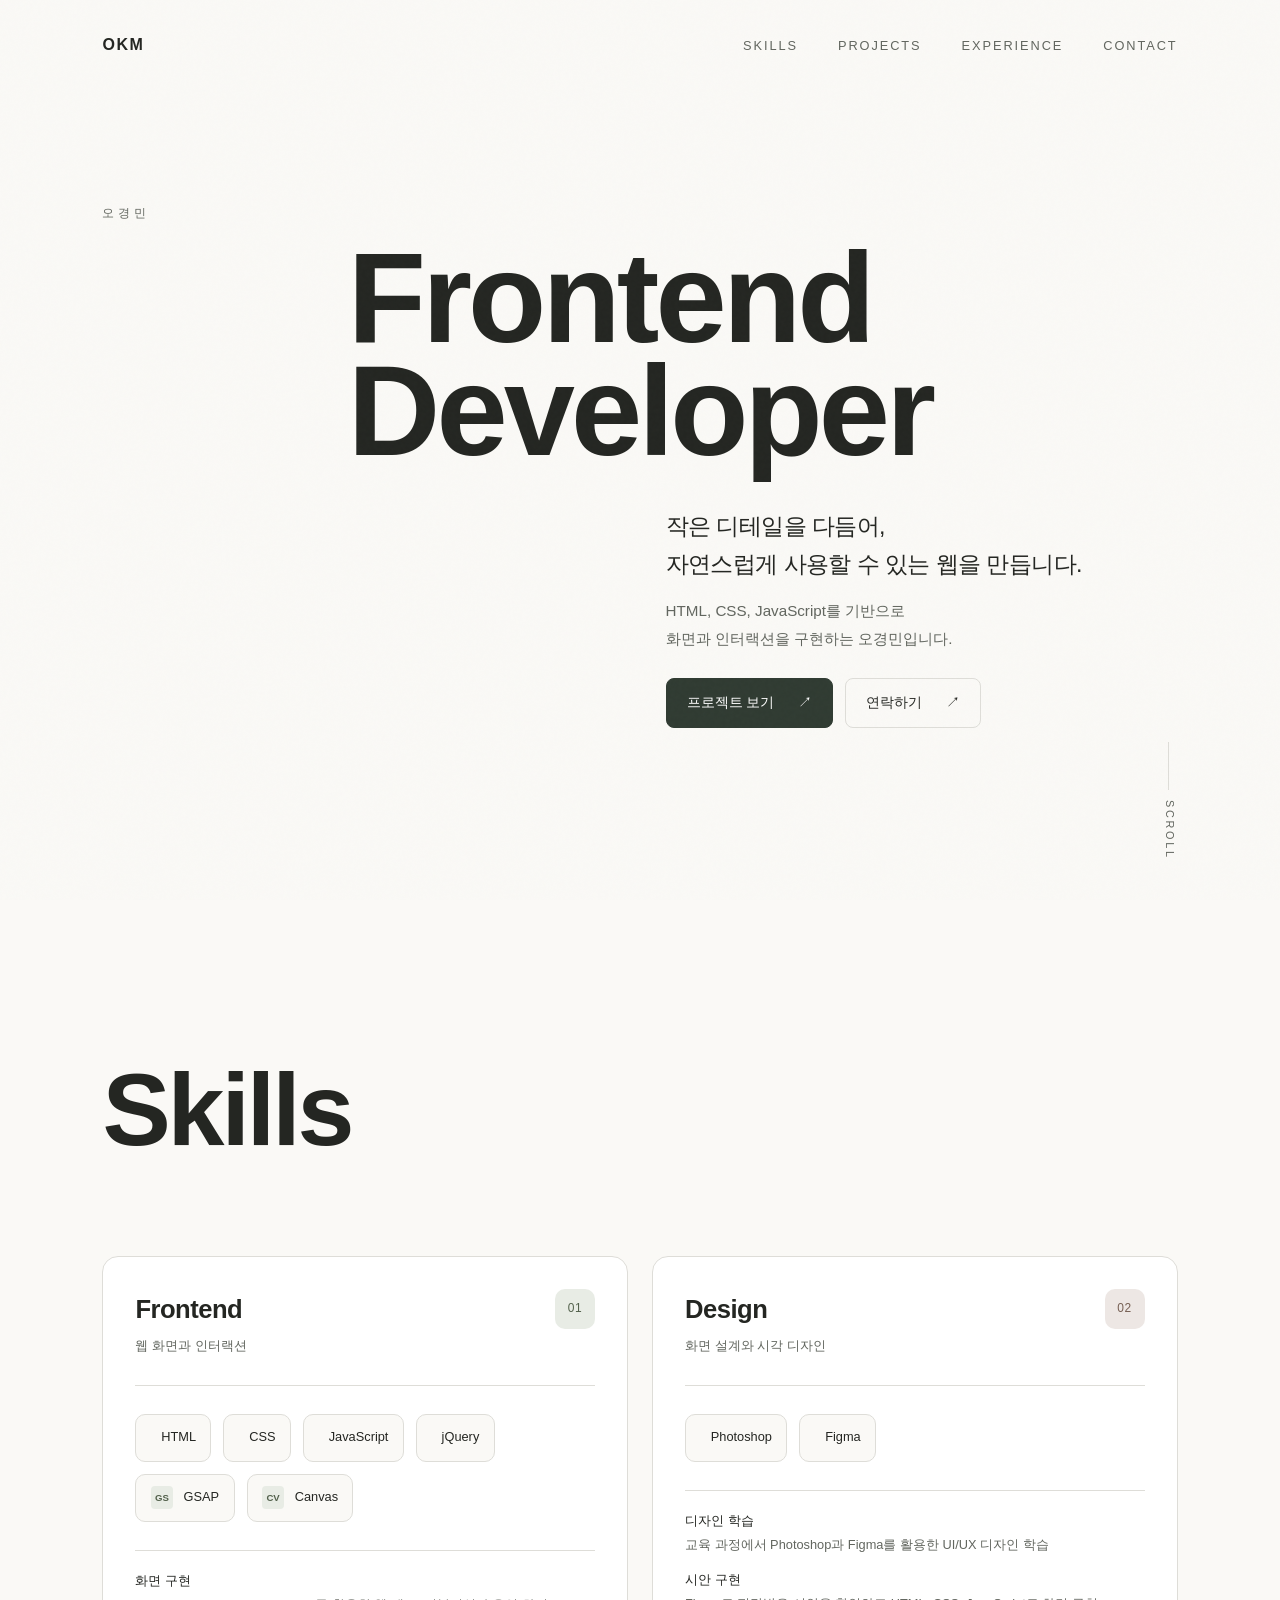
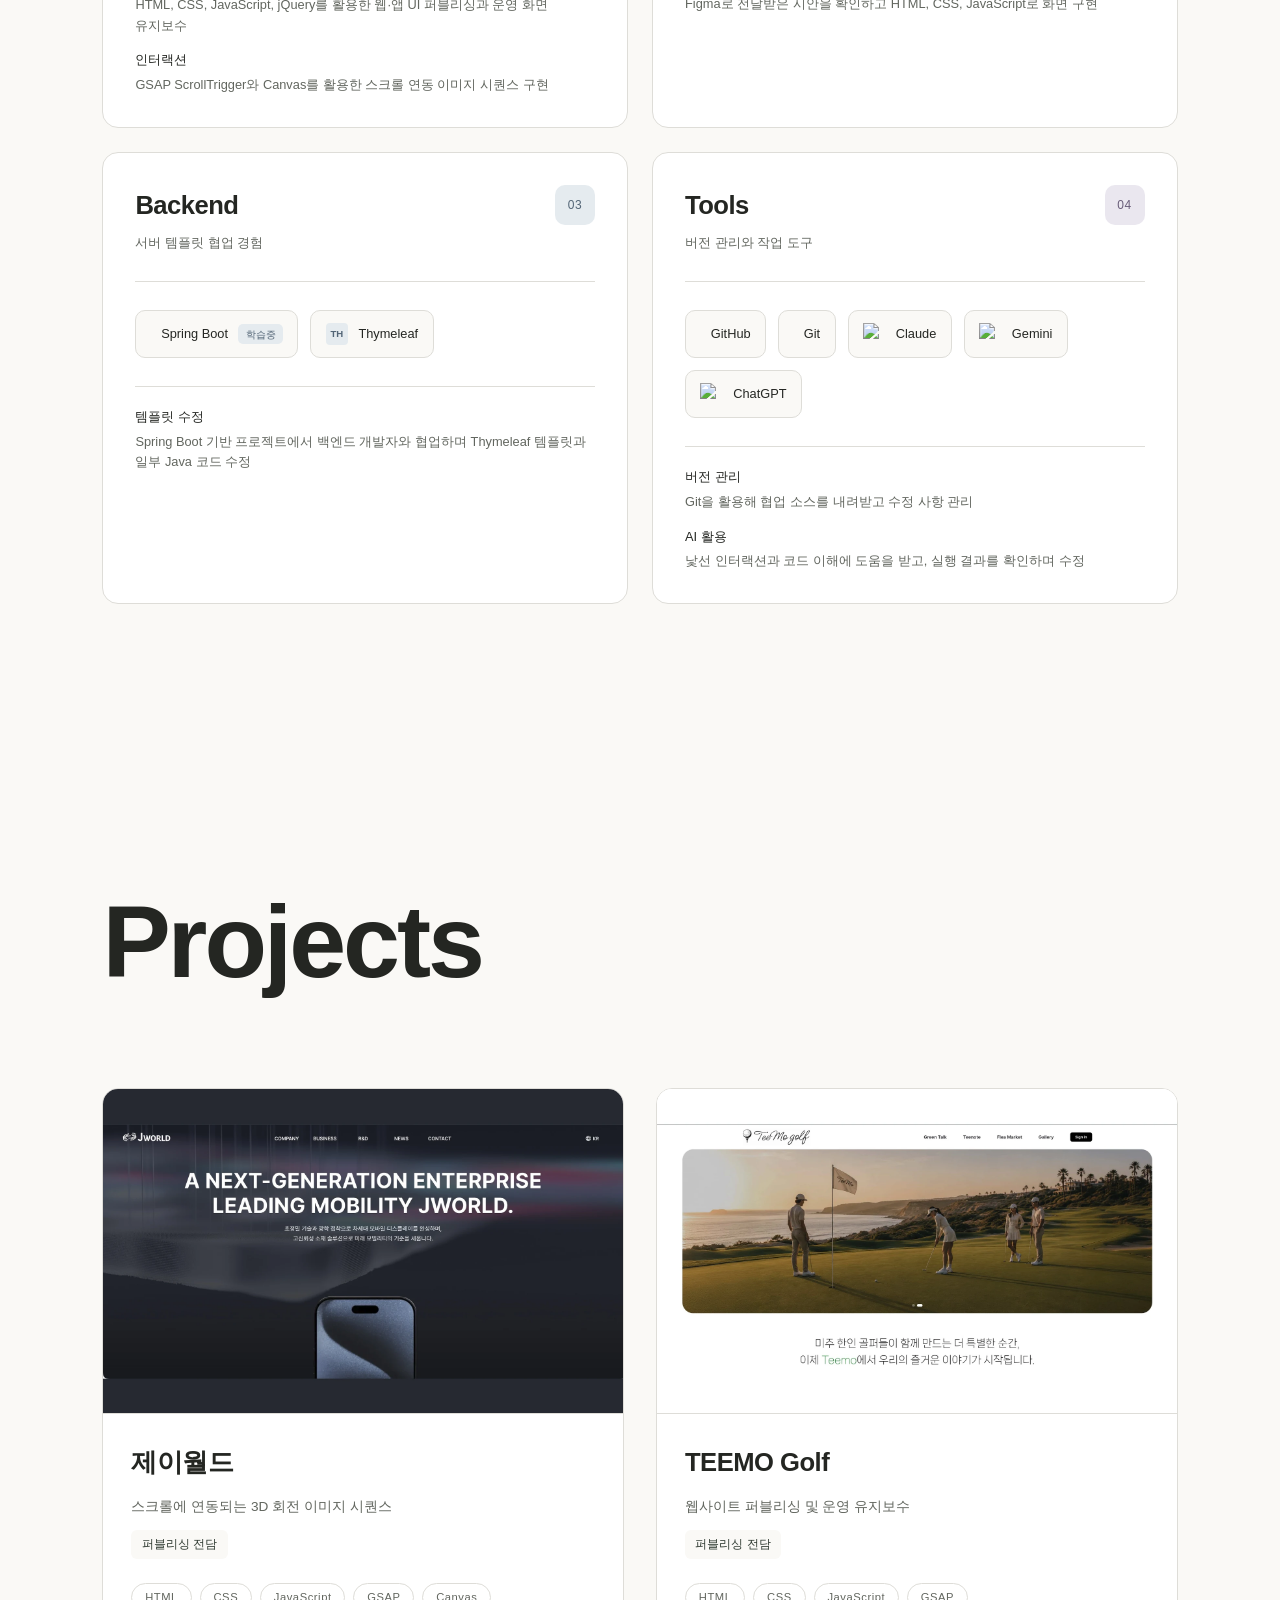
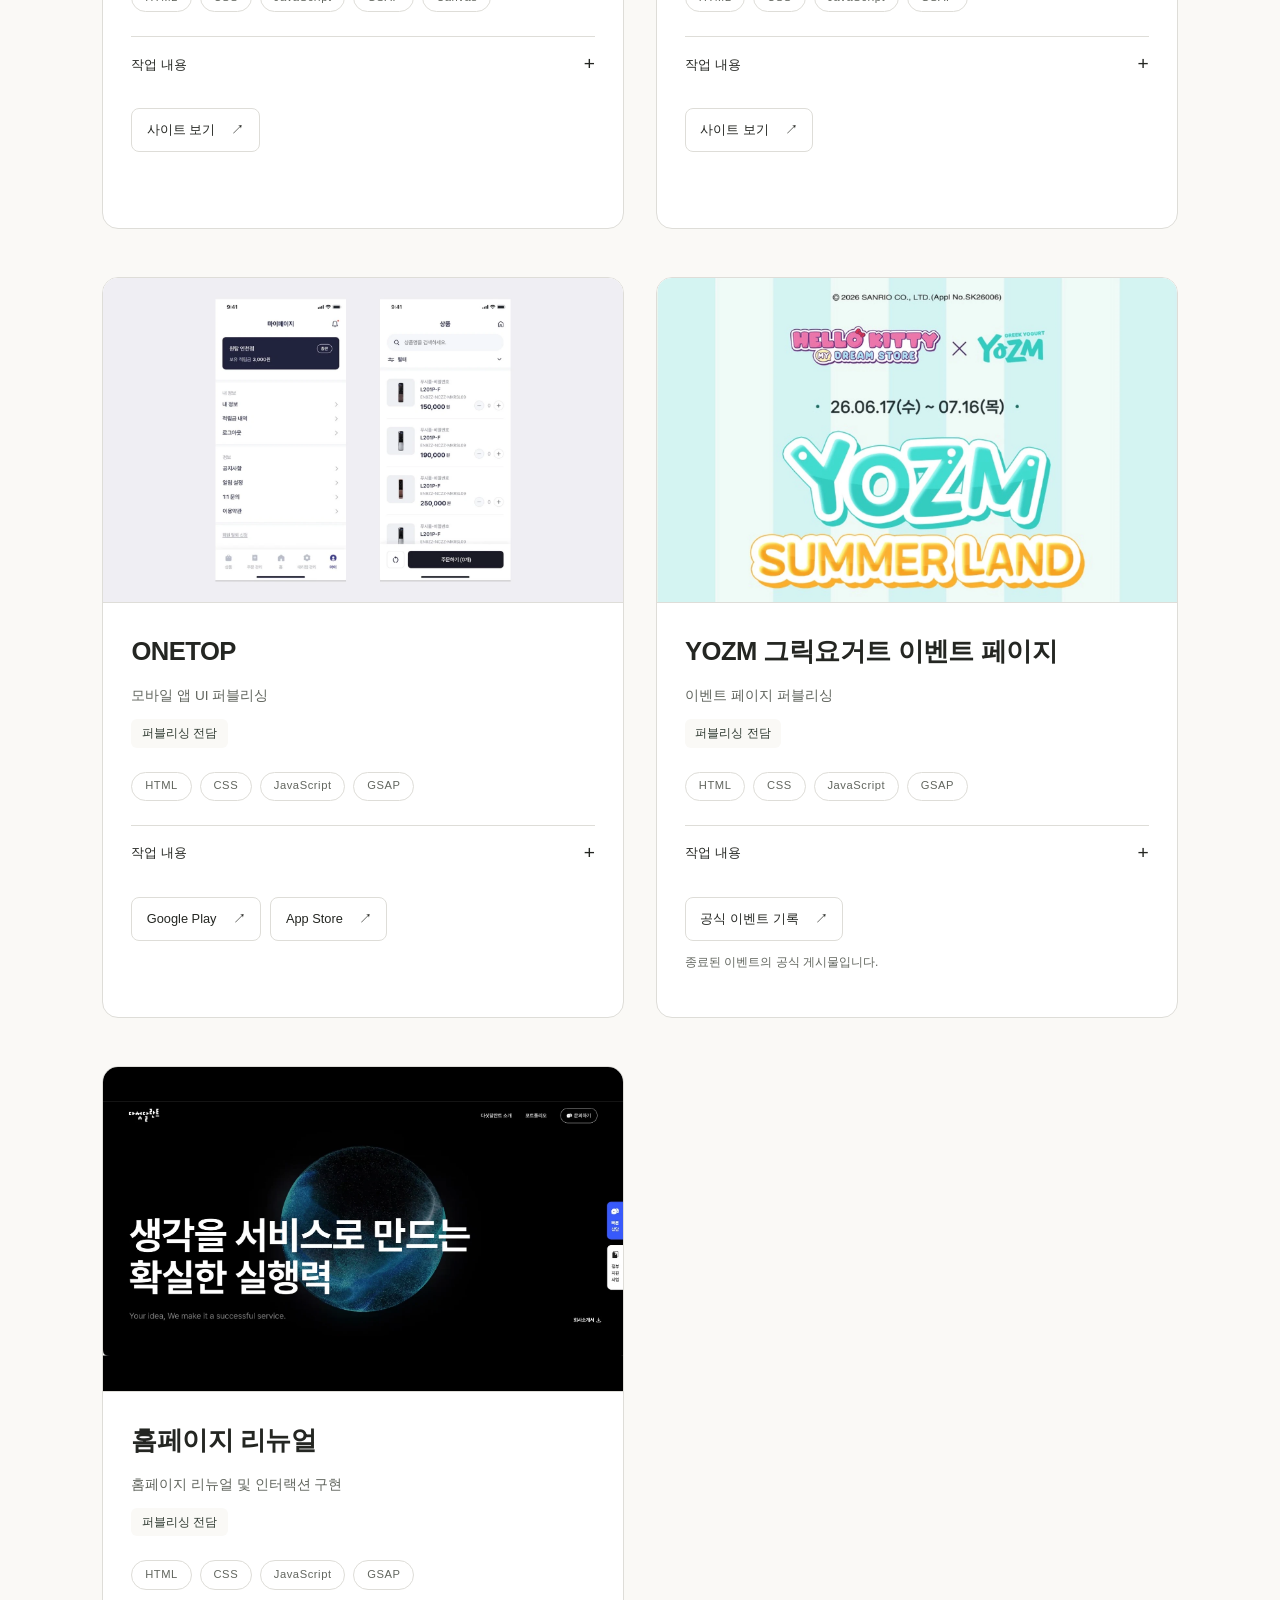
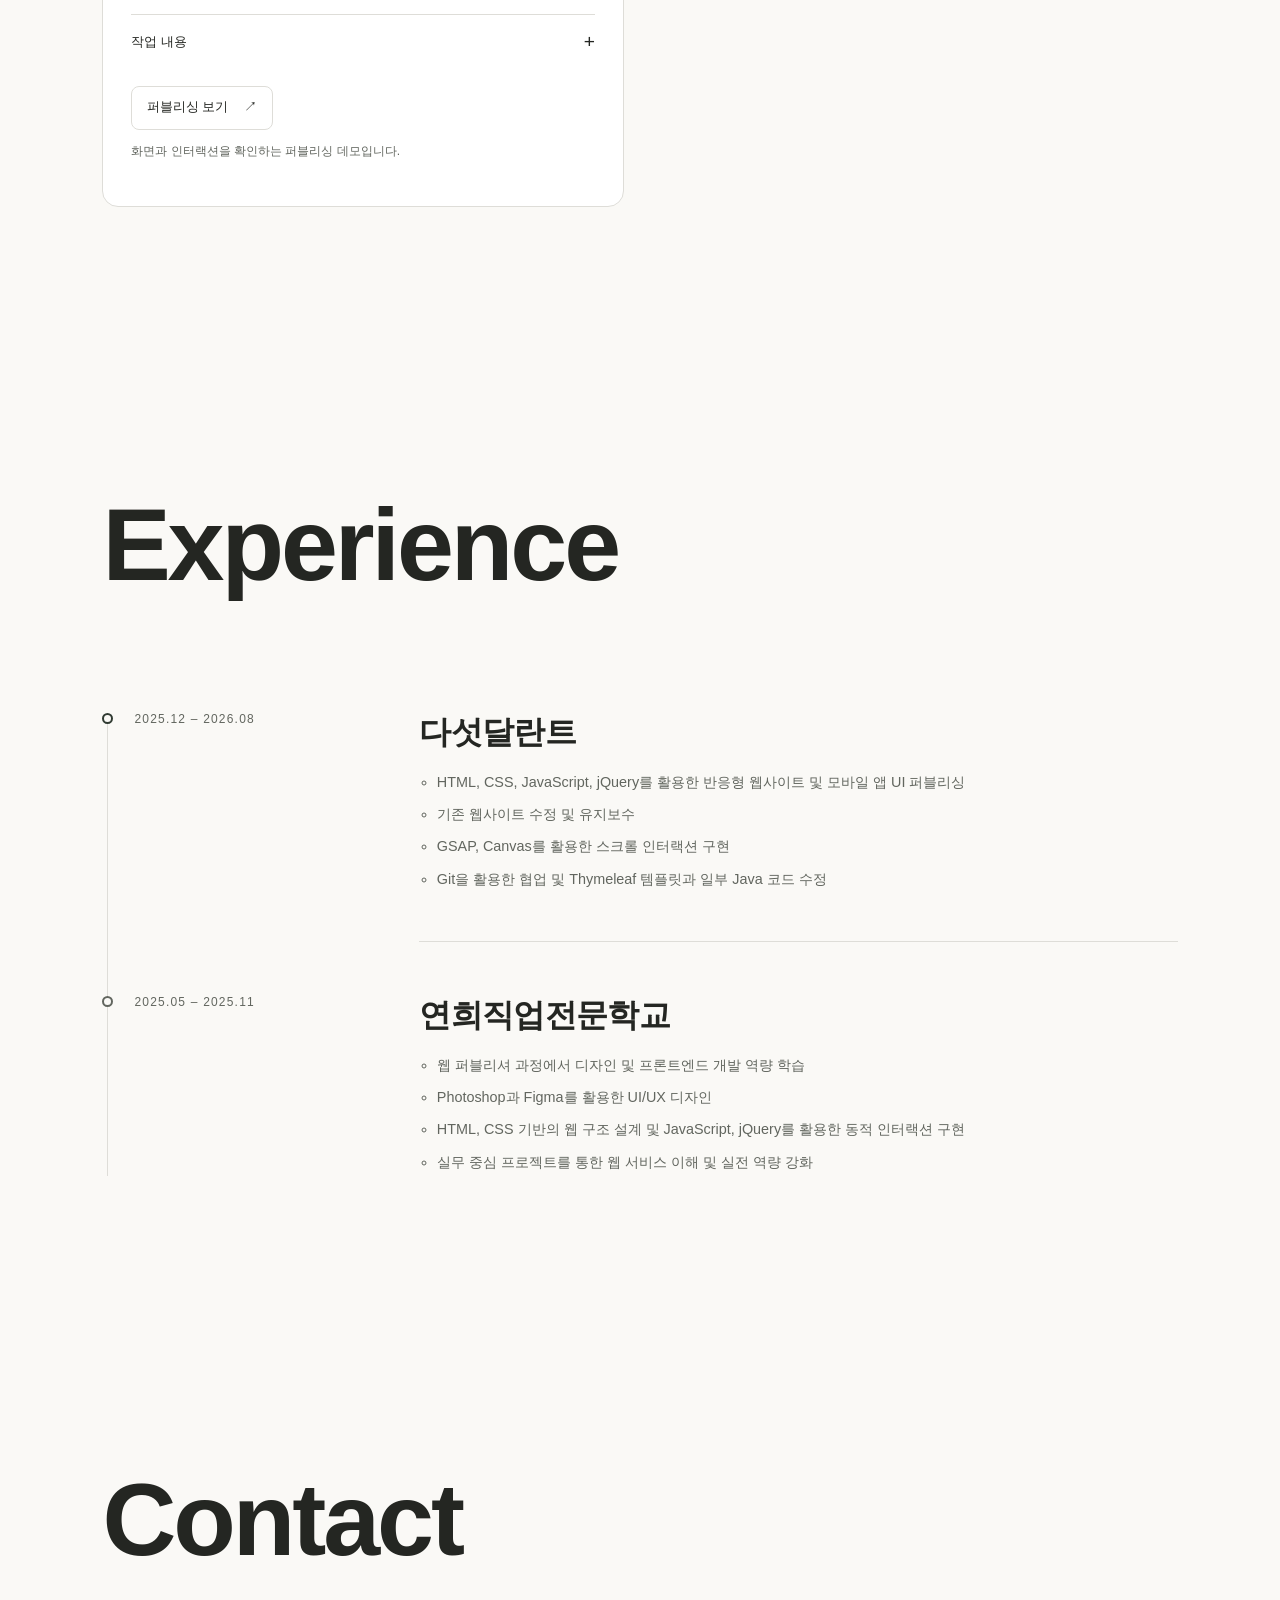
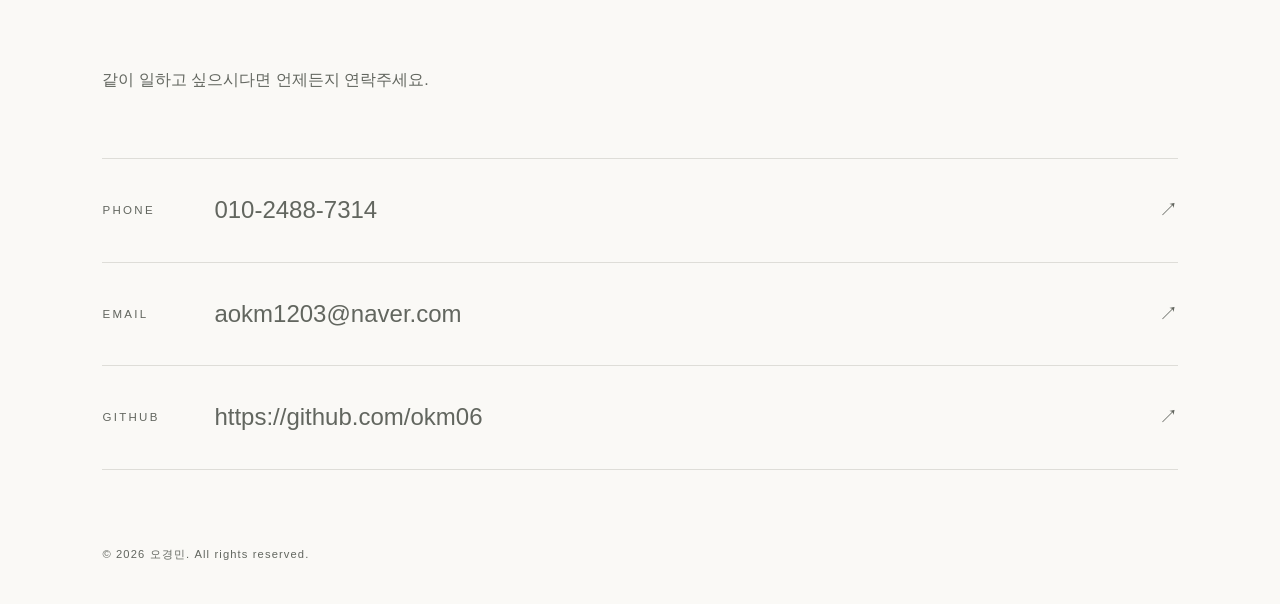
==== commit e11fc392: "Improve portfolio content, motion accessibility, and sharing assets" ====
--- a/index.html
+++ b/index.html
@@ -7,13 +7,35 @@
       name="description"
       content="프론트엔드 개발자 오경민의 포트폴리오. HTML, CSS, JavaScript로 만드는 웹과 인터랙션을 소개합니다."
     />
+    <meta name="theme-color" content="#faf9f6" />
+    <link rel="canonical" href="https://okm06.github.io/" />
+    <meta property="og:type" content="website" />
+    <meta property="og:locale" content="ko_KR" />
+    <meta property="og:site_name" content="오경민 포트폴리오" />
+    <meta property="og:title" content="오경민 | Frontend Developer" />
+    <meta property="og:description" content="HTML, CSS, JavaScript와 GSAP으로 구현한 화면과 인터랙션. 오경민의 프로젝트와 퍼블리싱 경험을 소개합니다." />
+    <meta property="og:url" content="https://okm06.github.io/" />
+    <meta property="og:image" content="https://okm06.github.io/images/og-image.png" />
+    <meta property="og:image:width" content="1200" />
+    <meta property="og:image:height" content="630" />
+    <meta property="og:image:type" content="image/png" />
+    <meta property="og:image:alt" content="오경민 포트폴리오 — 화면과 인터랙션을 구현합니다" />
+    <meta name="twitter:card" content="summary_large_image" />
+    <meta name="twitter:title" content="오경민 | Frontend Developer" />
+    <meta name="twitter:description" content="HTML, CSS, JavaScript와 GSAP으로 구현한 프로젝트와 퍼블리싱 경험" />
+    <meta name="twitter:image" content="https://okm06.github.io/images/og-image.png" />
+    <meta name="twitter:image:alt" content="오경민 포트폴리오 — 화면과 인터랙션을 구현합니다" />
+    <link rel="icon" href="./favicon.svg" type="image/svg+xml" />
+    <link rel="icon" href="./favicon.ico" sizes="any" />
+    <link rel="apple-touch-icon" href="./images/apple-touch-icon.png" />
     <link rel="stylesheet" href="./src/index.css" />
     <title>오경민 | Frontend Developer</title>
   </head>
   <body>
-    <main>
+    <a class="skip-link" href="#main">본문 바로가기</a>
+    <main id="main" tabindex="-1">
       <nav class="nav" aria-label="주 메뉴">
-        <span class="nav-logo"><a href="/index.html">OKM</a> </span>
+        <span class="nav-logo"><a href="./index.html">OKM</a> </span>
         <button
           class="nav-toggle"
           type="button"
@@ -95,7 +117,19 @@
                   <i class="devicon-jquery-plain colored" aria-hidden="true"> </i>
                   <span> jQuery </span>
                 </li>
+                <li class="skill-item">
+                  <span class="skill-text-icon" aria-hidden="true">GS</span>
+                  <span>GSAP</span>
+                </li>
+                <li class="skill-item">
+                  <span class="skill-text-icon" aria-hidden="true">CV</span>
+                  <span>Canvas</span>
+                </li>
               </ul>
+              <dl class="skill-experience">
+                <div><dt>화면 구현</dt><dd>HTML, CSS, JavaScript, jQuery를 활용한 웹·앱 UI 퍼블리싱과 운영 화면 유지보수</dd></div>
+                <div><dt>인터랙션</dt><dd>GSAP ScrollTrigger와 Canvas를 활용한 스크롤 연동 이미지 시퀀스 구현</dd></div>
+              </dl>
             </article>
             <article class="skill-card skill-card--design" aria-labelledby="skill-design">
               <div class="skill-card-heading">
@@ -115,12 +149,16 @@
                   <span> Figma </span>
                 </li>
               </ul>
+              <dl class="skill-experience">
+                <div><dt>디자인 학습</dt><dd>교육 과정에서 Photoshop과 Figma를 활용한 UI/UX 디자인 학습</dd></div>
+                <div><dt>시안 구현</dt><dd>Figma로 전달받은 시안을 확인하고 HTML, CSS, JavaScript로 화면 구현</dd></div>
+              </dl>
             </article>
             <article class="skill-card skill-card--backend" aria-labelledby="skill-backend">
               <div class="skill-card-heading">
                 <div>
                   <h3 class="skills-category" id="skill-backend">Backend</h3>
-                  <p class="skill-card-desc">서버와 데이터 처리</p>
+                  <p class="skill-card-desc">서버 템플릿 협업 경험</p>
                 </div>
                 <span class="skill-card-number" aria-hidden="true">03</span>
               </div>
@@ -130,7 +168,14 @@
                   <span> Spring Boot </span>
                   <em> 학습중 </em>
                 </li>
+                <li class="skill-item">
+                  <span class="skill-text-icon" aria-hidden="true">TH</span>
+                  <span>Thymeleaf</span>
+                </li>
               </ul>
+              <dl class="skill-experience">
+                <div><dt>템플릿 수정</dt><dd>Spring Boot 기반 프로젝트에서 백엔드 개발자와 협업하며 Thymeleaf 템플릿과 일부 Java 코드 수정</dd></div>
+              </dl>
             </article>
             <article class="skill-card skill-card--tools" aria-labelledby="skill-tools">
               <div class="skill-card-heading">
@@ -162,6 +207,10 @@
                   <span> ChatGPT </span>
                 </li>
               </ul>
+              <dl class="skill-experience">
+                <div><dt>버전 관리</dt><dd>Git을 활용해 협업 소스를 내려받고 수정 사항 관리</dd></div>
+                <div><dt>AI 활용</dt><dd>낯선 인터랙션과 코드 이해에 도움을 받고, 실행 결과를 확인하며 수정</dd></div>
+              </dl>
             </article>
           </div>
         </div>
@@ -197,13 +246,7 @@
                 <details class="project-details">
                   <summary>작업 내용 <span aria-hidden="true">+</span></summary>
                   <div class="project-details-content">
-                    <p>
-                      HTML, CSS, JavaScript 기반의 화면 퍼블리싱과 인터랙션 구현을 전담했습니다.
-                      GSAP ScrollTrigger와 HTML5 Canvas로 스크롤 위치에 맞춰 제품이 회전하는 듯한
-                      이미지 시퀀스를 구현했습니다. 이미지를 WebP로 변환하고 프레임 수를 조절했으며,
-                      이미지 프리로딩과 메모리 관리 방식을 적용하고 PC와 모바일의 이미지 프레임을
-                      구분했습니다.
-                    </p>
+                    <p>제품이 회전하는 듯한 화면을 스크롤 위치에 맞춰 보여주는 것을 목표로, 화면 퍼블리싱과 인터랙션 구현을 전담했습니다. GSAP ScrollTrigger로 스크롤 진행률을 제어하고 HTML5 Canvas에 해당 이미지 프레임을 그리는 방식으로 구현했습니다. 여러 이미지 프레임을 다루는 점을 고려해 WebP 변환과 프레임 수 조절, 이미지 프리로딩과 메모리 관리 방식을 적용했습니다. PC와 모바일은 이미지 프레임을 구분해 각 환경에 맞춰 대응했습니다.</p>
                   </div>
                 </details>
                 <div class="project-footer">
@@ -454,9 +497,9 @@
           </ol>
         </div>
       </section>
-      <section class="contact" id="contact">
+      <section class="contact" id="contact" aria-labelledby="contact-title">
         <div class="contact-inner">
-          <p class="contact-title">Contact</p>
+          <h2 class="contact-title" id="contact-title">Contact</h2>
           <div class="contact-content">
             <p class="contact-sub">같이 일하고 싶으시다면 언제든지 연락주세요.</p>
             <div class="contact-links">
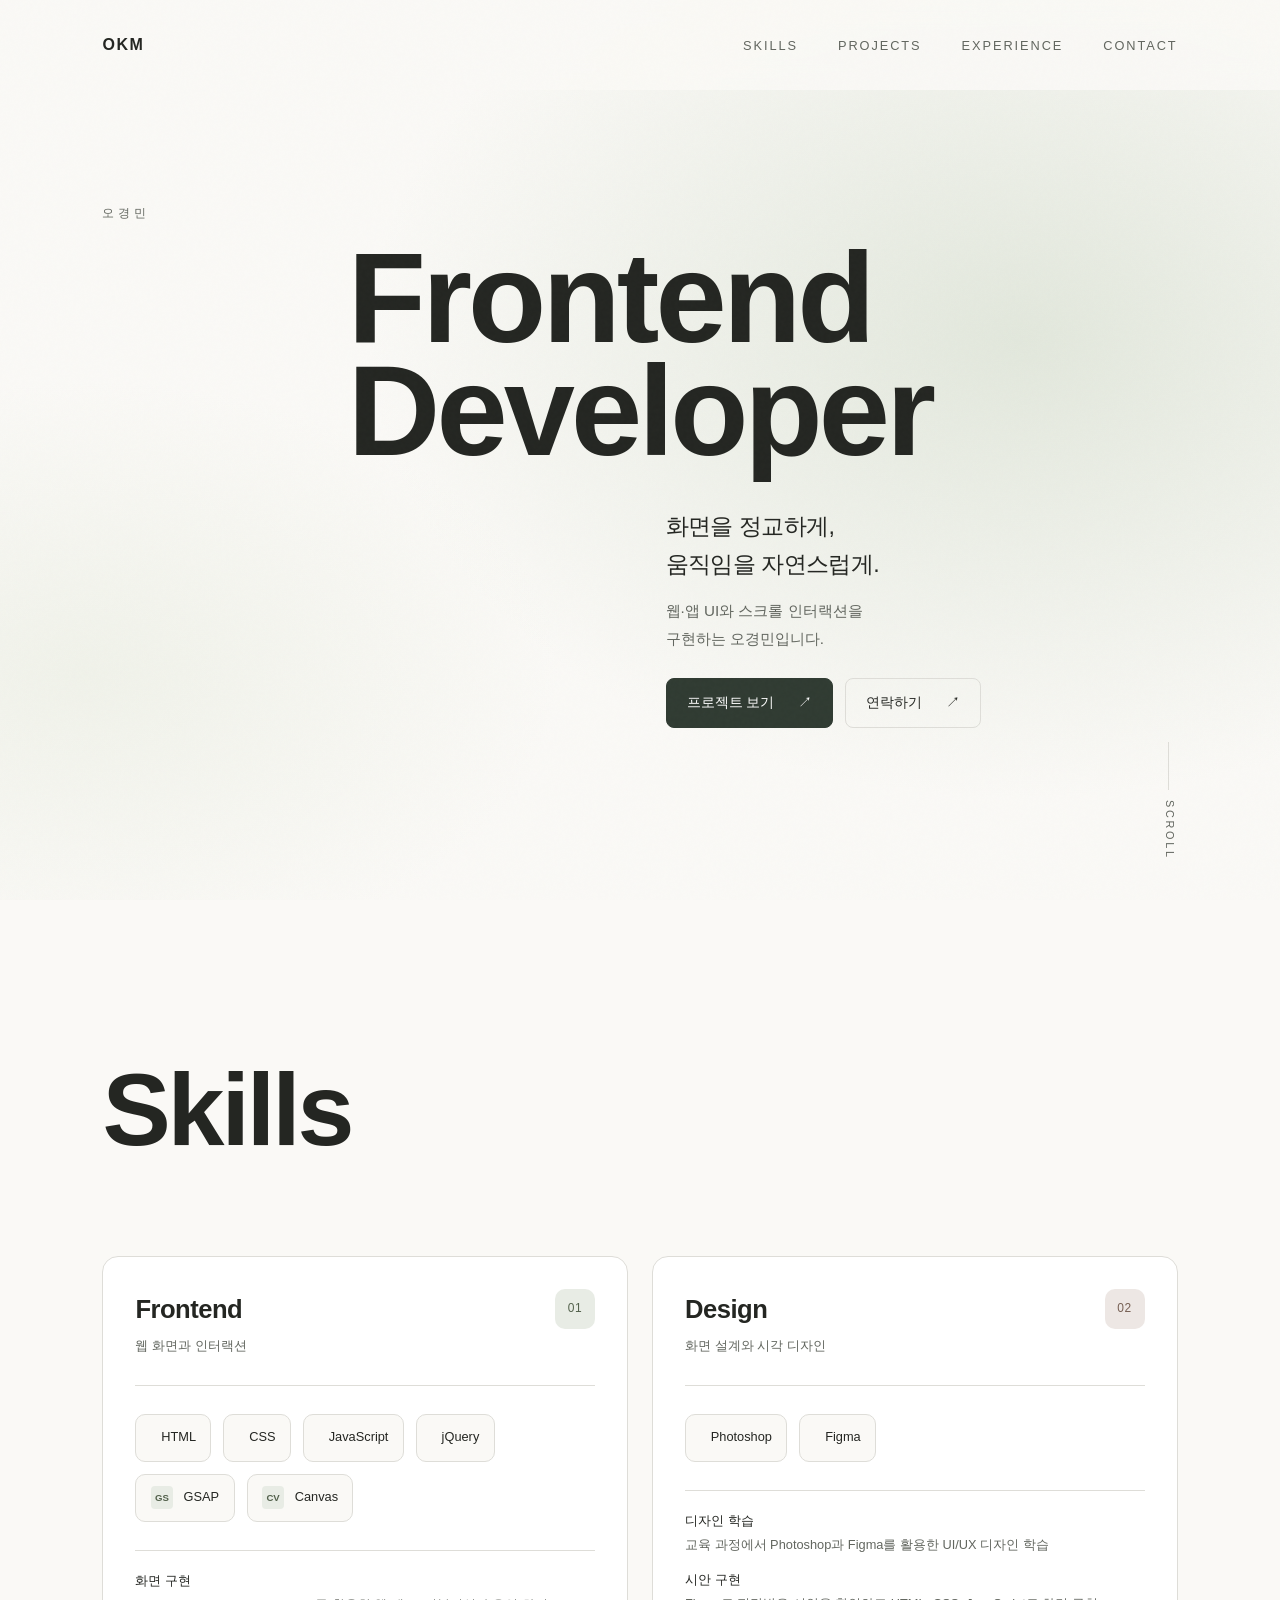
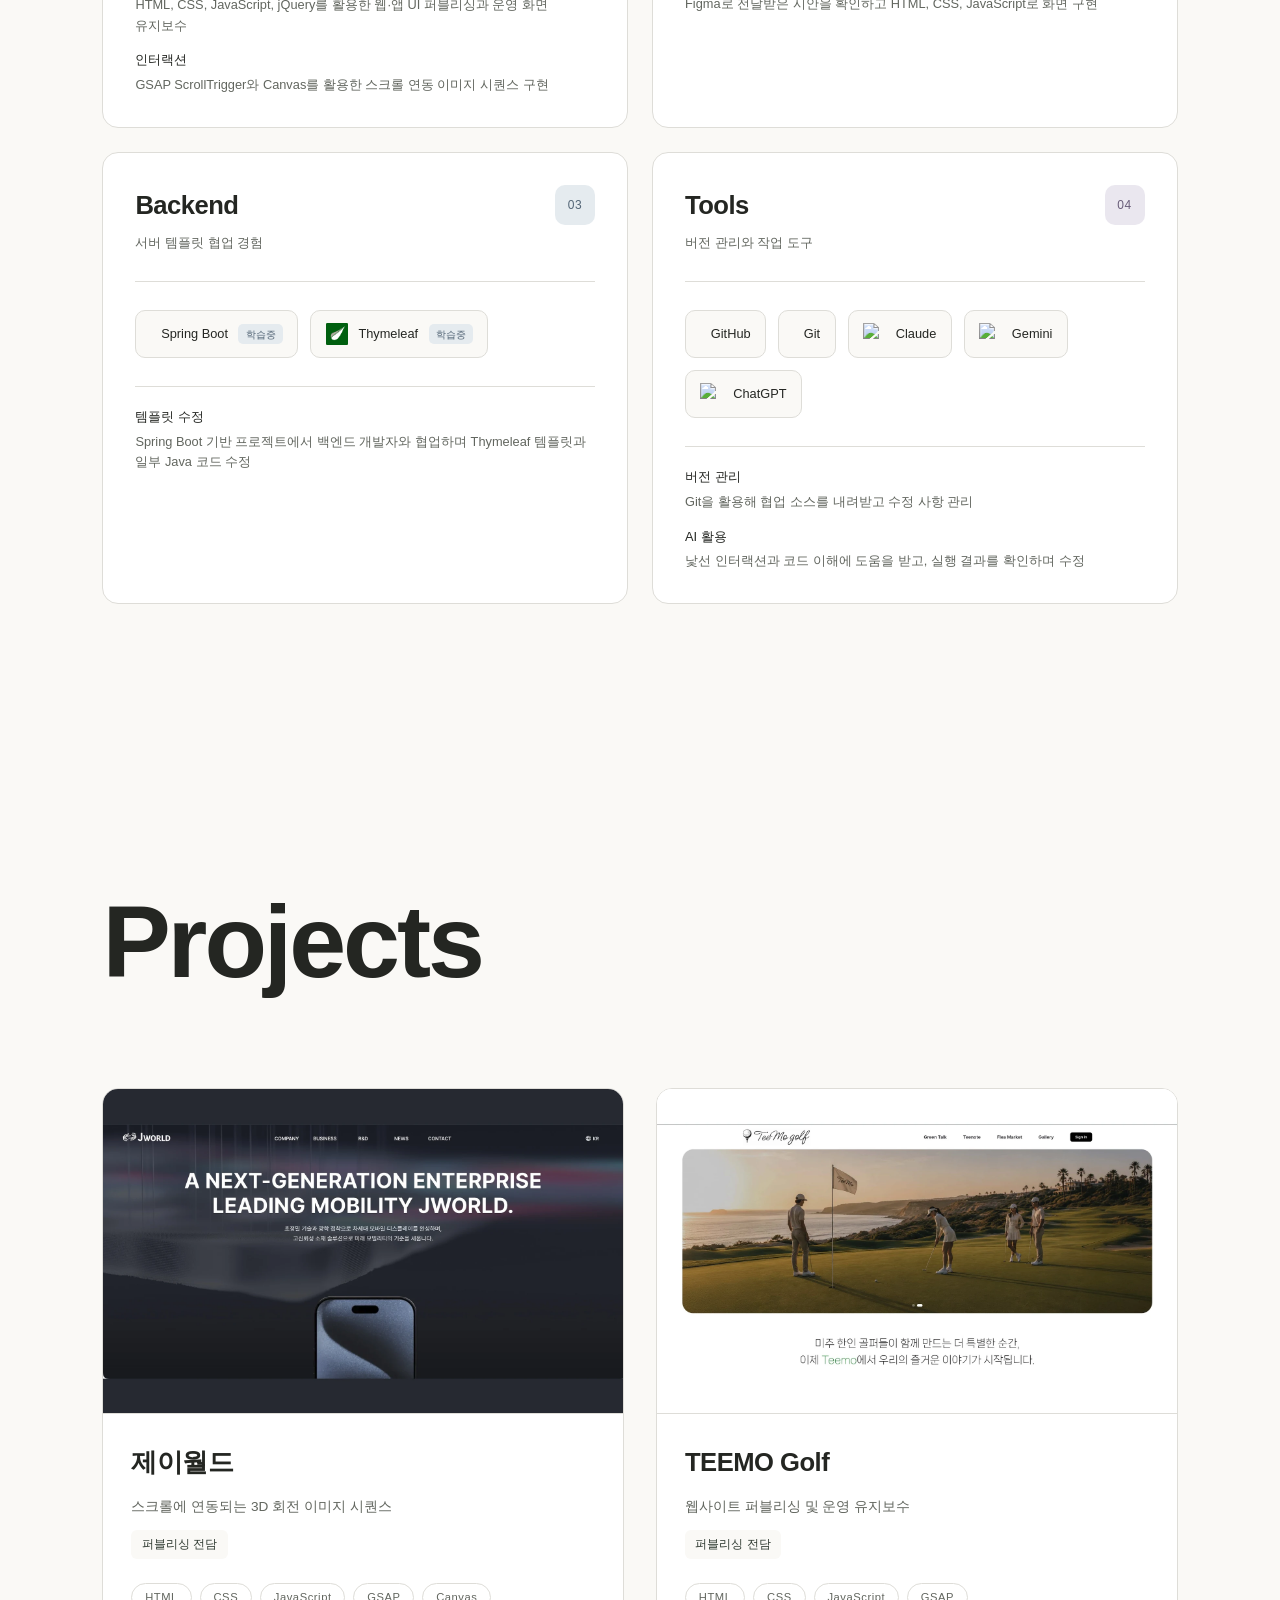
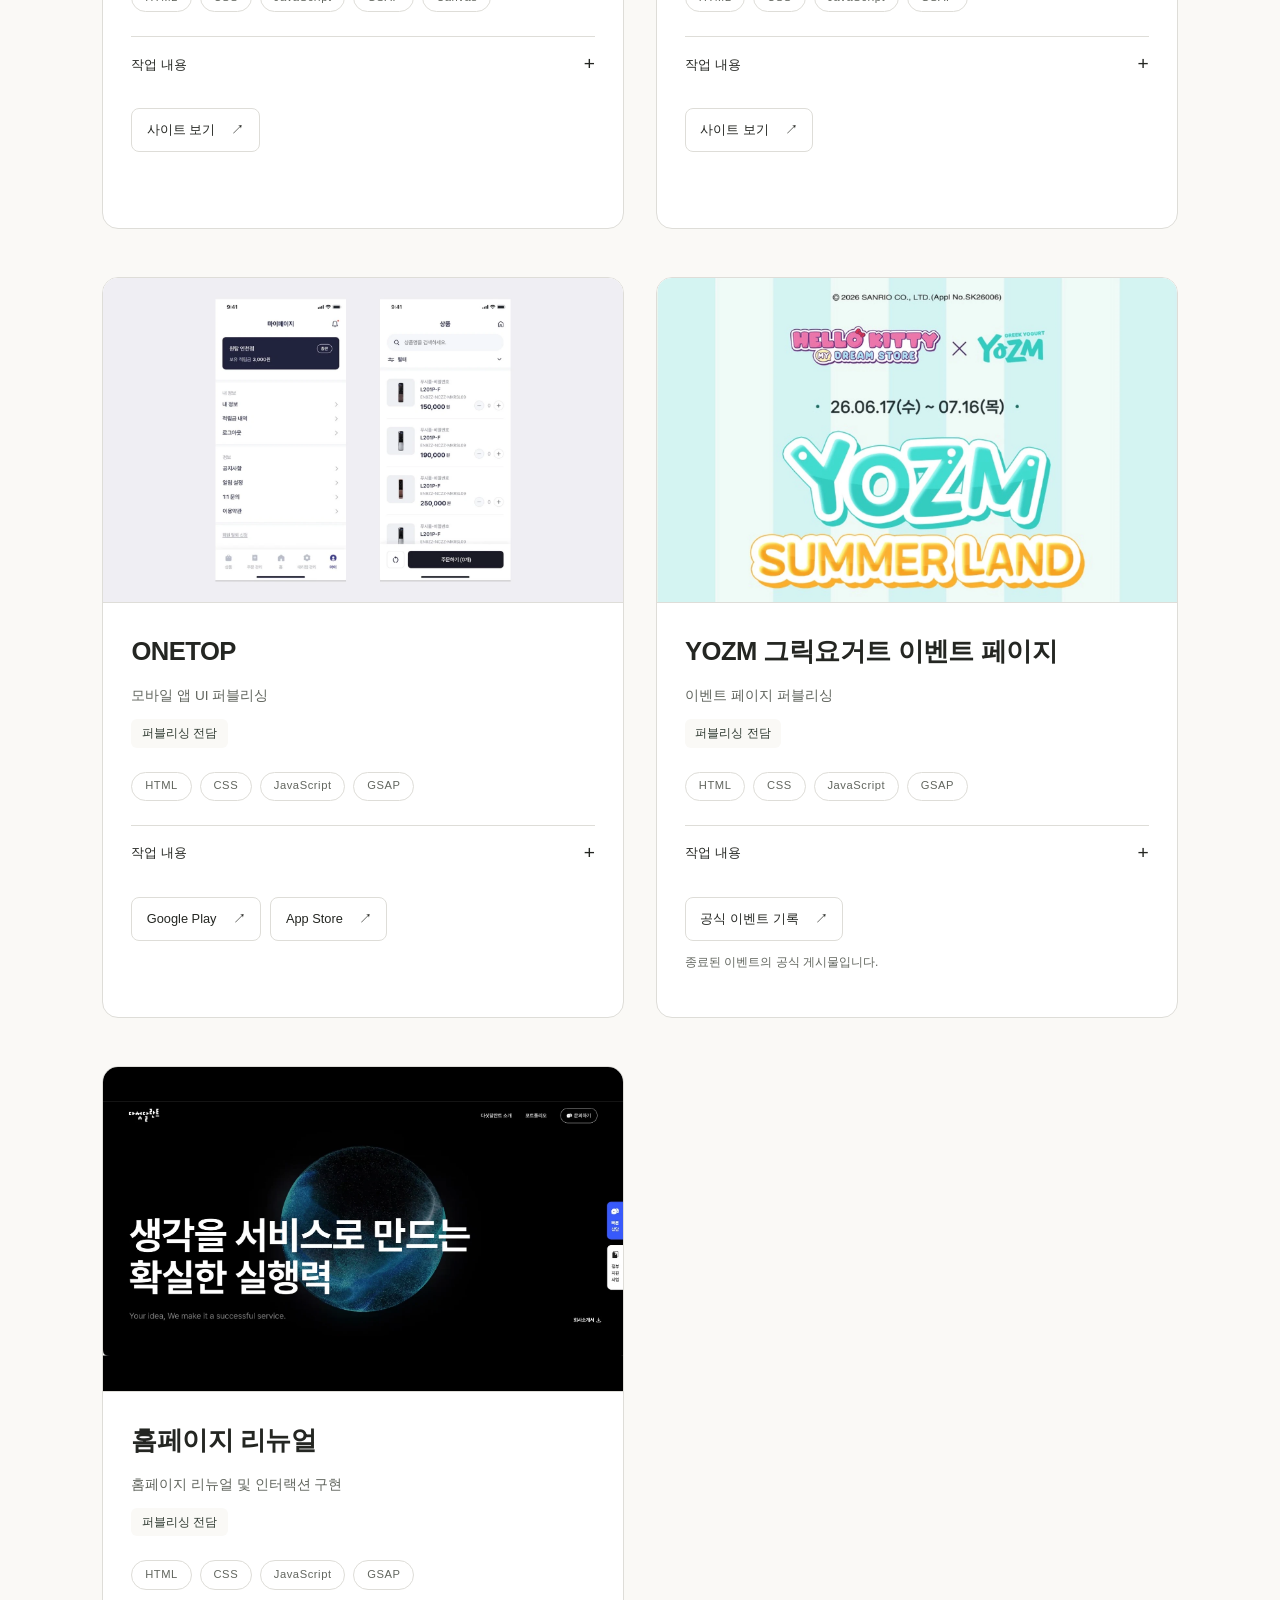
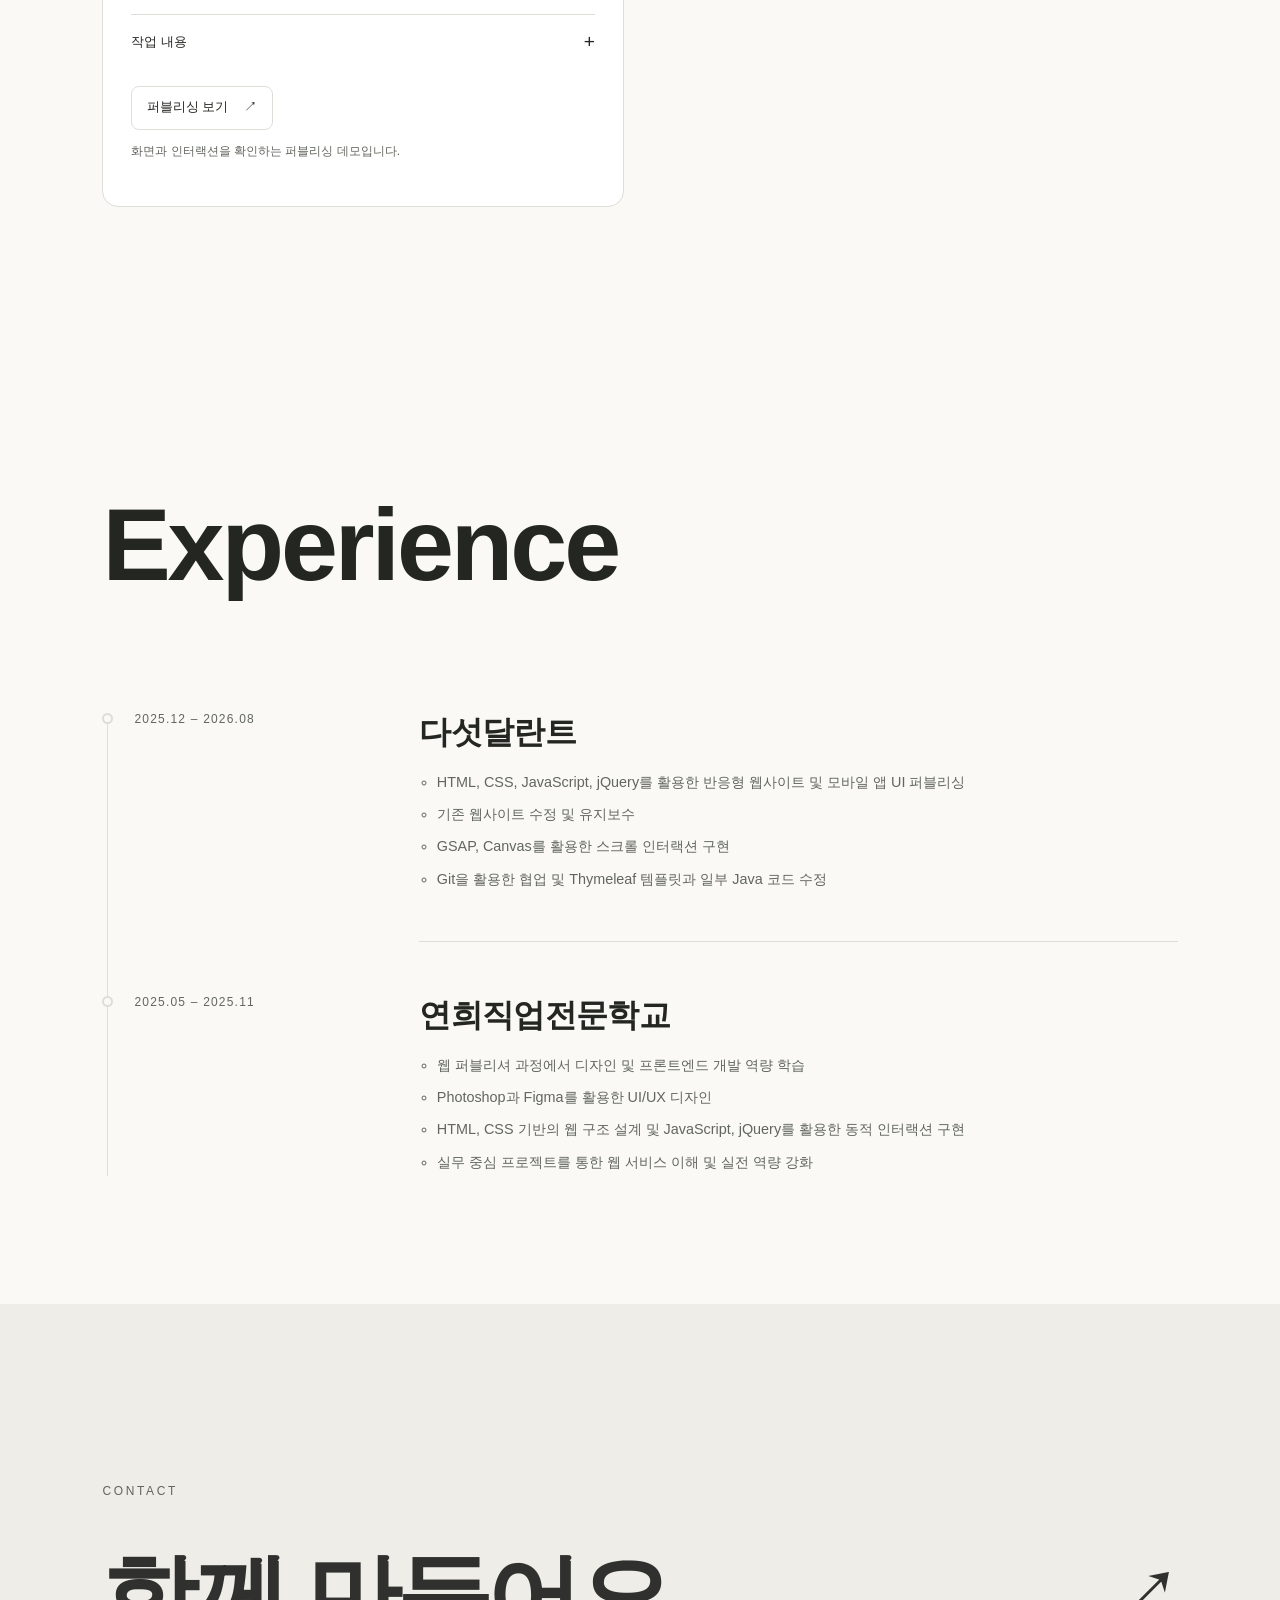
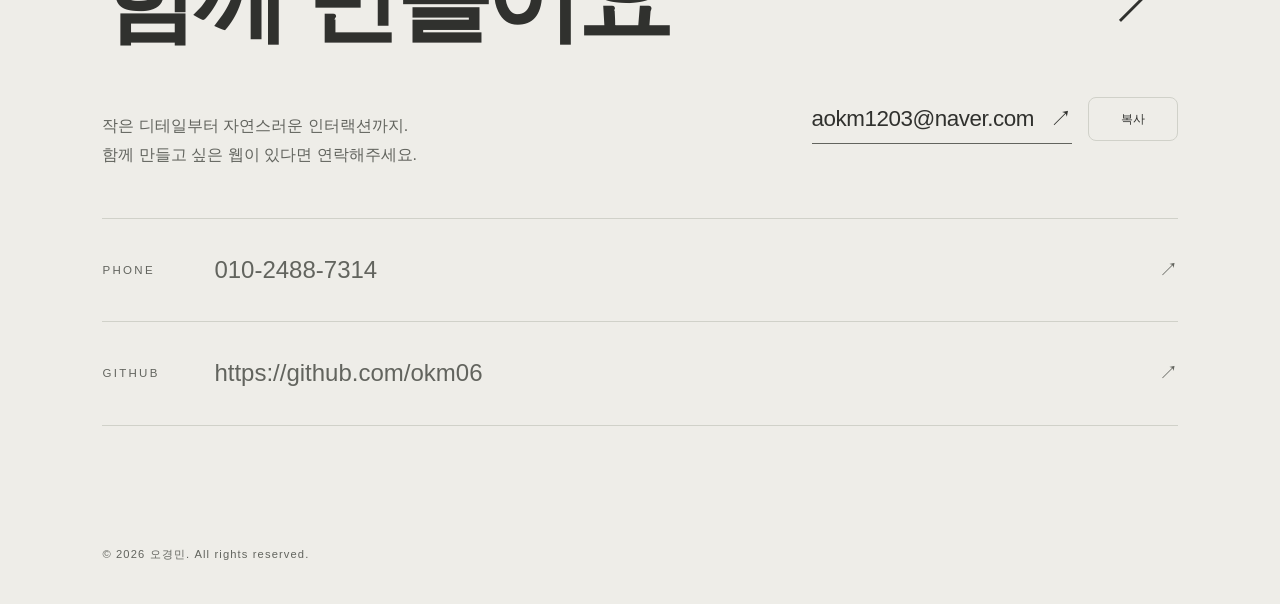
==== commit 2d50b541: "Refine portfolio interactions, contact design, and skill presentation" ====
--- a/index.html
+++ b/index.html
@@ -13,7 +13,10 @@
     <meta property="og:locale" content="ko_KR" />
     <meta property="og:site_name" content="오경민 포트폴리오" />
     <meta property="og:title" content="오경민 | Frontend Developer" />
-    <meta property="og:description" content="HTML, CSS, JavaScript와 GSAP으로 구현한 화면과 인터랙션. 오경민의 프로젝트와 퍼블리싱 경험을 소개합니다." />
+    <meta
+      property="og:description"
+      content="HTML, CSS, JavaScript와 GSAP으로 구현한 화면과 인터랙션. 오경민의 프로젝트와 퍼블리싱 경험을 소개합니다."
+    />
     <meta property="og:url" content="https://okm06.github.io/" />
     <meta property="og:image" content="https://okm06.github.io/images/og-image.png" />
     <meta property="og:image:width" content="1200" />
@@ -22,7 +25,10 @@
     <meta property="og:image:alt" content="오경민 포트폴리오 — 화면과 인터랙션을 구현합니다" />
     <meta name="twitter:card" content="summary_large_image" />
     <meta name="twitter:title" content="오경민 | Frontend Developer" />
-    <meta name="twitter:description" content="HTML, CSS, JavaScript와 GSAP으로 구현한 프로젝트와 퍼블리싱 경험" />
+    <meta
+      name="twitter:description"
+      content="HTML, CSS, JavaScript와 GSAP으로 구현한 프로젝트와 퍼블리싱 경험"
+    />
     <meta name="twitter:image" content="https://okm06.github.io/images/og-image.png" />
     <meta name="twitter:image:alt" content="오경민 포트폴리오 — 화면과 인터랙션을 구현합니다" />
     <link rel="icon" href="./favicon.svg" type="image/svg+xml" />
@@ -71,10 +77,10 @@
           </h1>
           <div class="hero-summary">
             <p class="hero-intro">
-              작은 디테일을 다듬어,<br />자연스럽게 사용할 수 있는 웹을 만듭니다.
+              화면을 정교하게,<br />움직임을 자연스럽게.
             </p>
             <p class="hero-desc">
-              HTML, CSS, JavaScript를 기반으로<br />화면과 인터랙션을 구현하는 오경민입니다.
+              웹·앱 UI와 스크롤 인터랙션을<br />구현하는 오경민입니다.
             </p>
             <div class="hero-actions">
               <a class="hero-button hero-button--primary" href="#projects"
@@ -90,7 +96,7 @@
       </section>
       <section class="skills" id="skills" aria-labelledby="skills-title">
         <div class="skills-inner">
-          <h2 class="skills-title" id="skills-title">Skills</h2>
+          <h2 class="skills-title" id="skills-title"><span class="section-title-text">Skills</span></h2>
           <div class="skills-grid">
             <article class="skill-card skill-card--frontend" aria-labelledby="skill-frontend">
               <div class="skill-card-heading">
@@ -127,8 +133,16 @@
                 </li>
               </ul>
               <dl class="skill-experience">
-                <div><dt>화면 구현</dt><dd>HTML, CSS, JavaScript, jQuery를 활용한 웹·앱 UI 퍼블리싱과 운영 화면 유지보수</dd></div>
-                <div><dt>인터랙션</dt><dd>GSAP ScrollTrigger와 Canvas를 활용한 스크롤 연동 이미지 시퀀스 구현</dd></div>
+                <div>
+                  <dt>화면 구현</dt>
+                  <dd>
+                    HTML, CSS, JavaScript, jQuery를 활용한 웹·앱 UI 퍼블리싱과 운영 화면 유지보수
+                  </dd>
+                </div>
+                <div>
+                  <dt>인터랙션</dt>
+                  <dd>GSAP ScrollTrigger와 Canvas를 활용한 스크롤 연동 이미지 시퀀스 구현</dd>
+                </div>
               </dl>
             </article>
             <article class="skill-card skill-card--design" aria-labelledby="skill-design">
@@ -150,8 +164,14 @@
                 </li>
               </ul>
               <dl class="skill-experience">
-                <div><dt>디자인 학습</dt><dd>교육 과정에서 Photoshop과 Figma를 활용한 UI/UX 디자인 학습</dd></div>
-                <div><dt>시안 구현</dt><dd>Figma로 전달받은 시안을 확인하고 HTML, CSS, JavaScript로 화면 구현</dd></div>
+                <div>
+                  <dt>디자인 학습</dt>
+                  <dd>교육 과정에서 Photoshop과 Figma를 활용한 UI/UX 디자인 학습</dd>
+                </div>
+                <div>
+                  <dt>시안 구현</dt>
+                  <dd>Figma로 전달받은 시안을 확인하고 HTML, CSS, JavaScript로 화면 구현</dd>
+                </div>
               </dl>
             </article>
             <article class="skill-card skill-card--backend" aria-labelledby="skill-backend">
@@ -168,13 +188,20 @@
                   <span> Spring Boot </span>
                   <em> 학습중 </em>
                 </li>
-                <li class="skill-item">
-                  <span class="skill-text-icon" aria-hidden="true">TH</span>
+                <li class="skill-item skill-item--learning">
+                  <img src="./src/assets/icons/thymeleaf.png" alt="" aria-hidden="true" class="skill-svg-icon" width="24" height="24" />
                   <span>Thymeleaf</span>
+                  <em>학습중</em>
                 </li>
               </ul>
               <dl class="skill-experience">
-                <div><dt>템플릿 수정</dt><dd>Spring Boot 기반 프로젝트에서 백엔드 개발자와 협업하며 Thymeleaf 템플릿과 일부 Java 코드 수정</dd></div>
+                <div>
+                  <dt>템플릿 수정</dt>
+                  <dd>
+                    Spring Boot 기반 프로젝트에서 백엔드 개발자와 협업하며 Thymeleaf 템플릿과 일부
+                    Java 코드 수정
+                  </dd>
+                </div>
               </dl>
             </article>
             <article class="skill-card skill-card--tools" aria-labelledby="skill-tools">
@@ -208,8 +235,14 @@
                 </li>
               </ul>
               <dl class="skill-experience">
-                <div><dt>버전 관리</dt><dd>Git을 활용해 협업 소스를 내려받고 수정 사항 관리</dd></div>
-                <div><dt>AI 활용</dt><dd>낯선 인터랙션과 코드 이해에 도움을 받고, 실행 결과를 확인하며 수정</dd></div>
+                <div>
+                  <dt>버전 관리</dt>
+                  <dd>Git을 활용해 협업 소스를 내려받고 수정 사항 관리</dd>
+                </div>
+                <div>
+                  <dt>AI 활용</dt>
+                  <dd>낯선 인터랙션과 코드 이해에 도움을 받고, 실행 결과를 확인하며 수정</dd>
+                </div>
               </dl>
             </article>
           </div>
@@ -217,10 +250,10 @@
       </section>
       <section class="projects" id="projects" aria-labelledby="projects-title">
         <div class="projects-inner">
-          <h2 class="projects-title" id="projects-title">Projects</h2>
+          <h2 class="projects-title" id="projects-title"><span class="section-title-text">Projects</span></h2>
           <div class="projects-grid">
             <article class="project-item" aria-labelledby="project-01">
-              <div class="project-preview">
+              <a class="project-preview" href="http://3.34.165.36:8080/" target="_blank" rel="noopener noreferrer" aria-label="제이월드 사이트 보기 (새 탭)">
                 <img
                   src="./images/jworld.webp"
                   alt="제이월드 홈페이지 메인 화면"
@@ -229,7 +262,7 @@
                   loading="lazy"
                   decoding="async"
                 />
-              </div>
+              </a>
               <div class="project-info">
                 <div class="project-heading">
                   <h3 class="project-name" id="project-01">제이월드</h3>
@@ -246,7 +279,14 @@
                 <details class="project-details">
                   <summary>작업 내용 <span aria-hidden="true">+</span></summary>
                   <div class="project-details-content">
-                    <p>제품이 회전하는 듯한 화면을 스크롤 위치에 맞춰 보여주는 것을 목표로, 화면 퍼블리싱과 인터랙션 구현을 전담했습니다. GSAP ScrollTrigger로 스크롤 진행률을 제어하고 HTML5 Canvas에 해당 이미지 프레임을 그리는 방식으로 구현했습니다. 여러 이미지 프레임을 다루는 점을 고려해 WebP 변환과 프레임 수 조절, 이미지 프리로딩과 메모리 관리 방식을 적용했습니다. PC와 모바일은 이미지 프레임을 구분해 각 환경에 맞춰 대응했습니다.</p>
+                    <p>
+                      제품이 회전하는 듯한 화면을 스크롤 위치에 맞춰 보여주는 것을 목표로, 화면
+                      퍼블리싱과 인터랙션 구현을 전담했습니다. GSAP ScrollTrigger로 스크롤 진행률을
+                      제어하고 HTML5 Canvas에 해당 이미지 프레임을 그리는 방식으로 구현했습니다.
+                      여러 이미지 프레임을 다루는 점을 고려해 WebP 변환과 프레임 수 조절, 이미지
+                      프리로딩과 메모리 관리 방식을 적용했습니다. PC와 모바일은 이미지 프레임을
+                      구분해 각 환경에 맞춰 대응했습니다.
+                    </p>
                   </div>
                 </details>
                 <div class="project-footer">
@@ -264,7 +304,7 @@
               </div>
             </article>
             <article class="project-item" aria-labelledby="project-02">
-              <div class="project-preview">
+              <a class="project-preview" href="https://teemogolf.com/" target="_blank" rel="noopener noreferrer" aria-label="TEEMO Golf 사이트 보기 (새 탭)">
                 <img
                   src="./images/teemo.webp"
                   alt="TEEMO Golf 홈페이지 메인 화면"
@@ -273,7 +313,7 @@
                   loading="lazy"
                   decoding="async"
                 />
-              </div>
+              </a>
               <div class="project-info">
                 <div class="project-heading">
                   <h3 class="project-name" id="project-02">TEEMO Golf</h3>
@@ -311,7 +351,7 @@
               </div>
             </article>
             <article class="project-item" aria-labelledby="project-03">
-              <div class="project-preview">
+              <a class="project-preview" href="https://play.google.com/store/apps/details?id=com.evernet_.evernet&amp;hl=ko" target="_blank" rel="noopener noreferrer" aria-label="ONETOP Google Play 앱 소개 보기 (새 탭)">
                 <img
                   src="./images/onetop.webp"
                   alt="ONETOP 앱 마이페이지와 상품 목록 화면"
@@ -320,7 +360,7 @@
                   loading="lazy"
                   decoding="async"
                 />
-              </div>
+              </a>
               <div class="project-info">
                 <div class="project-heading">
                   <h3 class="project-name" id="project-03">ONETOP</h3>
@@ -362,7 +402,7 @@
               </div>
             </article>
             <article class="project-item" aria-labelledby="project-04">
-              <div class="project-preview">
+              <a class="project-preview" href="https://yozm.co.kr/article/이벤트/8/30353/" target="_blank" rel="noopener noreferrer" aria-label="YOZM 종료된 이벤트 공식 게시물 보기 (새 탭)">
                 <img
                   src="./images/yozm.webp"
                   alt="YOZM 그릭요거트 이벤트 페이지 메인 화면"
@@ -371,7 +411,7 @@
                   loading="lazy"
                   decoding="async"
                 />
-              </div>
+              </a>
               <div class="project-info">
                 <div class="project-heading">
                   <h3 class="project-name" id="project-04">YOZM 그릭요거트 이벤트 페이지</h3>
@@ -409,7 +449,7 @@
               </div>
             </article>
             <article class="project-item" aria-labelledby="project-05">
-              <div class="project-preview">
+              <a class="project-preview" href="./projects/five-dalant/index.html" target="_blank" rel="noopener noreferrer" aria-label="다섯달란트 홈페이지 리뉴얼 퍼블리싱 데모 보기 (새 탭)">
                 <img
                   src="./images/five-dalant.webp"
                   alt="다섯달란트 리뉴얼 홈페이지 메인 화면"
@@ -418,7 +458,7 @@
                   loading="lazy"
                   decoding="async"
                 />
-              </div>
+              </a>
               <div class="project-info">
                 <div class="project-heading">
                   <h3 class="project-name" id="project-05">홈페이지 리뉴얼</h3>
@@ -460,7 +500,7 @@
       </section>
       <section class="experience" id="experience" aria-labelledby="experience-title">
         <div class="experience-inner">
-          <h2 class="experience-title" id="experience-title">Experience</h2>
+          <h2 class="experience-title" id="experience-title"><span class="section-title-text">Experience</span></h2>
           <ol class="experience-timeline">
             <li class="experience-item">
               <p class="experience-date">
@@ -499,18 +539,28 @@
       </section>
       <section class="contact" id="contact" aria-labelledby="contact-title">
         <div class="contact-inner">
-          <h2 class="contact-title" id="contact-title">Contact</h2>
+          <h2 class="contact-title" id="contact-title"><span class="section-title-text">Contact</span></h2>
           <div class="contact-content">
-            <p class="contact-sub">같이 일하고 싶으시다면 언제든지 연락주세요.</p>
+            <h3 class="contact-invite">
+              <a class="contact-invite-link" href="mailto:aokm1203@naver.com" aria-label="함께 만들어요 — 오경민에게 이메일 보내기">
+                <span class="contact-invite-text"><span>함께</span> <span>만들어요</span></span>
+                <span class="contact-invite-arrow" aria-hidden="true">↗</span>
+              </a>
+            </h3>
+            <div class="contact-intro">
+              <p class="contact-sub">작은 디테일부터 자연스러운 인터랙션까지.<br />함께 만들고 싶은 웹이 있다면 연락해주세요.</p>
+              <div class="contact-email-group">
+                <div class="contact-email-actions">
+                  <a class="contact-email" href="mailto:aokm1203@naver.com">aokm1203@naver.com <span aria-hidden="true">↗</span></a>
+                  <button class="contact-copy" type="button" aria-label="이메일 주소 복사" hidden>복사</button>
+                </div>
+                <p class="contact-copy-status" role="status" aria-live="polite" aria-atomic="true"></p>
+              </div>
+            </div>
             <div class="contact-links">
               <a class="contact-link" href="tel:010-2488-7314">
                 <span class="contact-link-label"> Phone </span>
                 <span class="contact-link-value"> 010-2488-7314 </span>
-                <span class="contact-arrow"> ↗ </span>
-              </a>
-              <a class="contact-link" href="mailto:aokm1203@naver.com">
-                <span class="contact-link-label"> Email </span>
-                <span class="contact-link-value"> aokm1203@naver.com </span>
                 <span class="contact-arrow"> ↗ </span>
               </a>
               <a
@@ -531,6 +581,9 @@
         </p>
       </section>
     </main>
+    <button class="back-to-top" type="button" aria-label="맨 위로 이동" inert>
+      <span aria-hidden="true">↑</span>
+    </button>
     <script defer src="./src/assets/vendor/gsap.min.js"></script>
     <script defer src="./src/assets/vendor/ScrollTrigger.min.js"></script>
     <script defer src="./src/assets/vendor/lenis.min.js"></script>
--- a/src/index.css
+++ b/src/index.css
@@ -14,3 +14,6 @@
 @import url("./assets/css/projects.css");
 @import url("./assets/css/experience.css");
 @import url("./assets/css/contact.css");
+
+/* 공통 상호작용 */
+@import url("./assets/css/interactions.css");
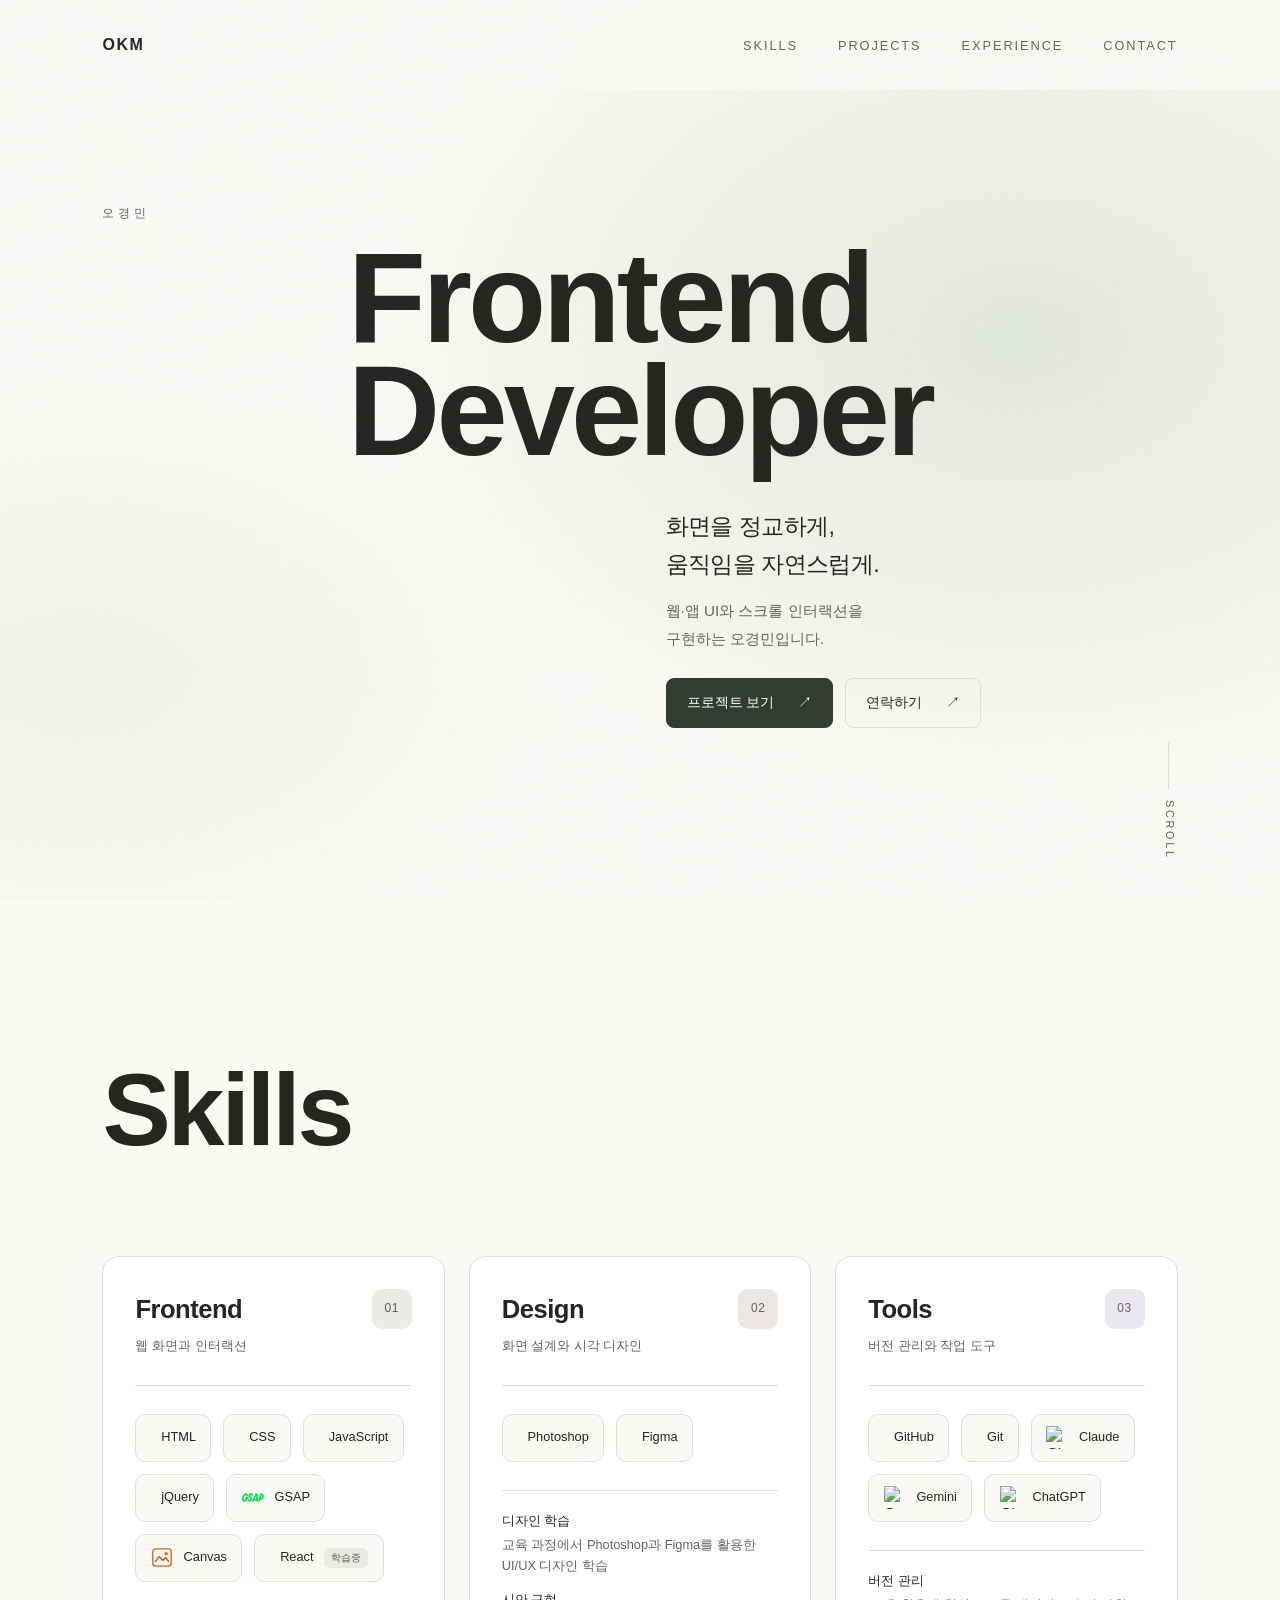
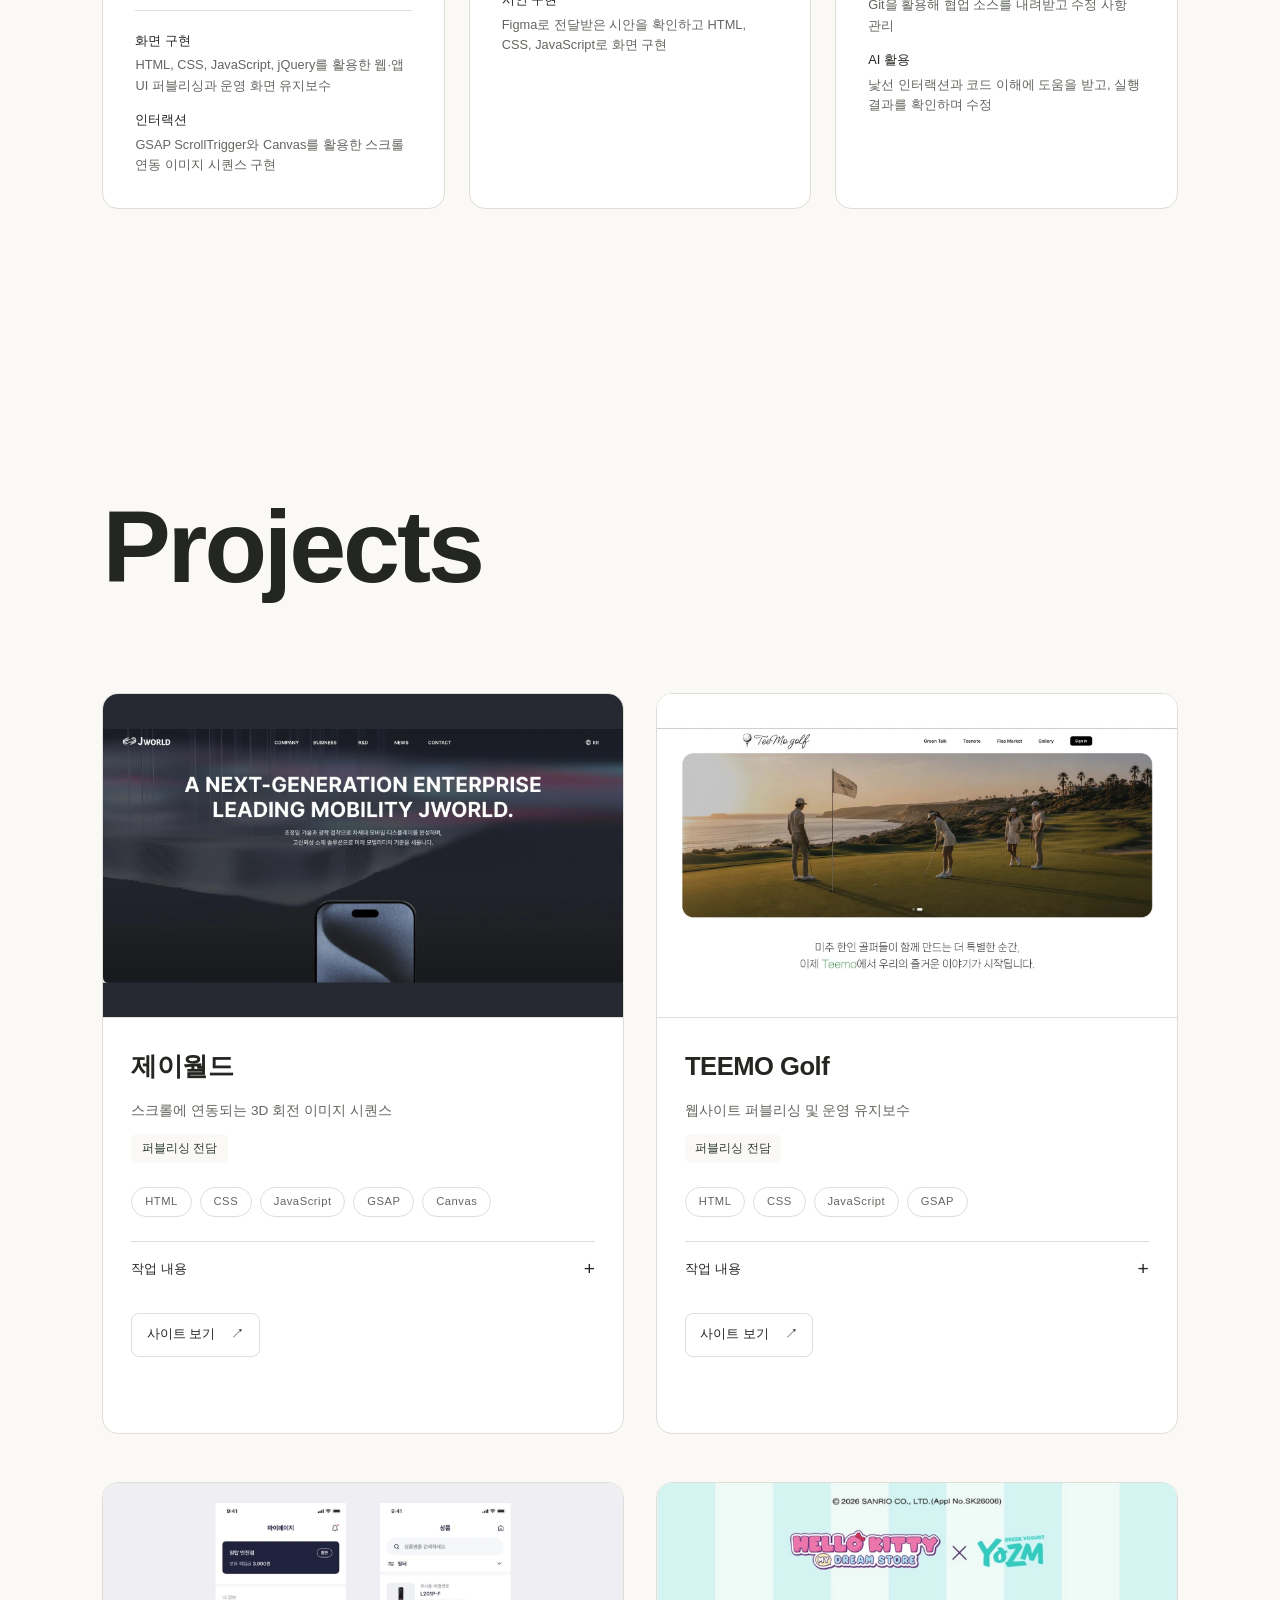
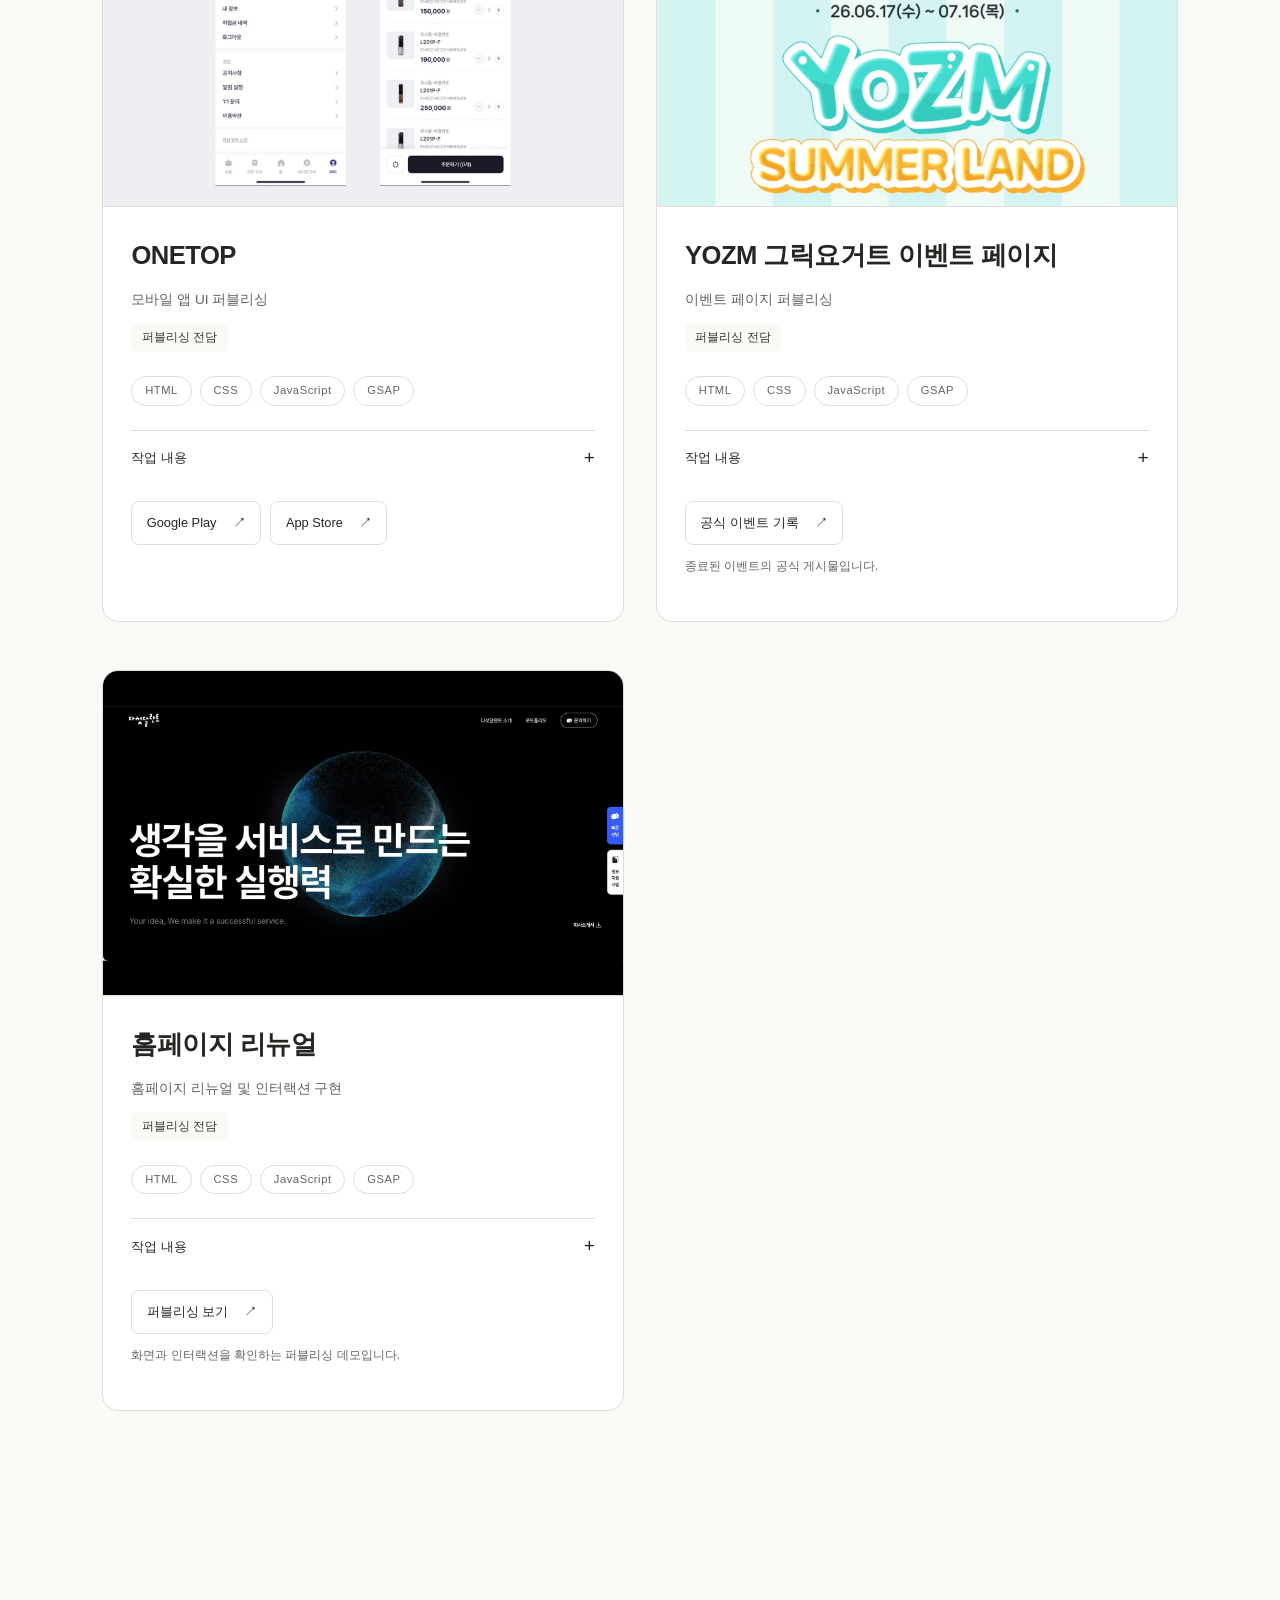
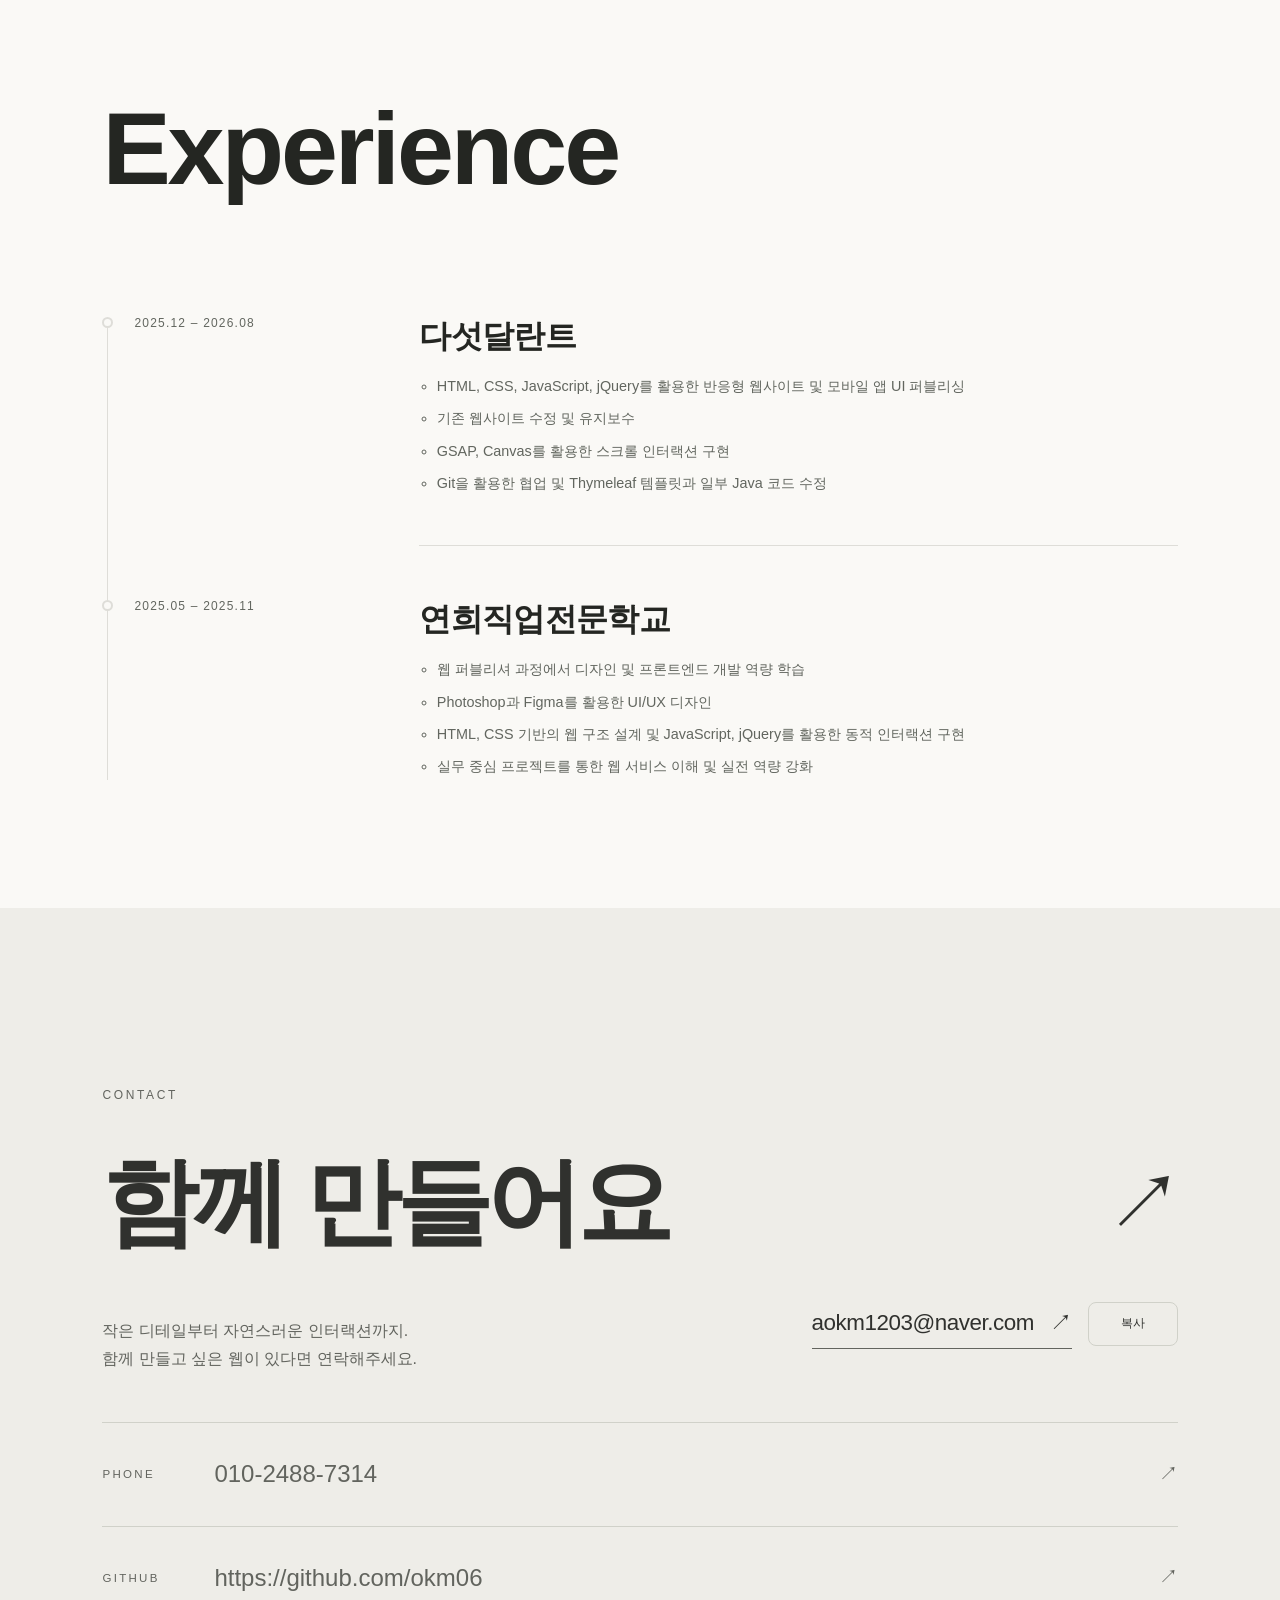
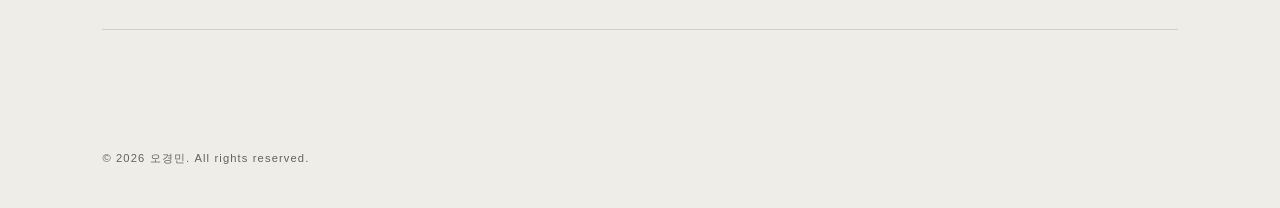
==== commit ec4c068d: "d" ====
--- a/index.html
+++ b/index.html
@@ -124,12 +124,17 @@
                   <span> jQuery </span>
                 </li>
                 <li class="skill-item">
-                  <span class="skill-text-icon" aria-hidden="true">GS</span>
+                  <img src="./src/assets/icons/gsap.svg" alt="" aria-hidden="true" class="skill-svg-icon" width="24" height="24" />
                   <span>GSAP</span>
                 </li>
                 <li class="skill-item">
-                  <span class="skill-text-icon" aria-hidden="true">CV</span>
+                  <img src="./src/assets/icons/canvas.svg" alt="" aria-hidden="true" class="skill-svg-icon" width="24" height="24" />
                   <span>Canvas</span>
+                </li>
+                <li class="skill-item skill-item--learning">
+                  <i class="devicon-react-original colored" aria-hidden="true"> </i>
+                  <span>React</span>
+                  <em>학습중</em>
                 </li>
               </ul>
               <dl class="skill-experience">
@@ -174,43 +179,13 @@
                 </div>
               </dl>
             </article>
-            <article class="skill-card skill-card--backend" aria-labelledby="skill-backend">
-              <div class="skill-card-heading">
-                <div>
-                  <h3 class="skills-category" id="skill-backend">Backend</h3>
-                  <p class="skill-card-desc">서버 템플릿 협업 경험</p>
-                </div>
-                <span class="skill-card-number" aria-hidden="true">03</span>
-              </div>
-              <ul class="skills-tags">
-                <li class="skill-item skill-item--learning">
-                  <i class="devicon-spring-plain colored" aria-hidden="true"> </i>
-                  <span> Spring Boot </span>
-                  <em> 학습중 </em>
-                </li>
-                <li class="skill-item skill-item--learning">
-                  <img src="./src/assets/icons/thymeleaf.png" alt="" aria-hidden="true" class="skill-svg-icon" width="24" height="24" />
-                  <span>Thymeleaf</span>
-                  <em>학습중</em>
-                </li>
-              </ul>
-              <dl class="skill-experience">
-                <div>
-                  <dt>템플릿 수정</dt>
-                  <dd>
-                    Spring Boot 기반 프로젝트에서 백엔드 개발자와 협업하며 Thymeleaf 템플릿과 일부
-                    Java 코드 수정
-                  </dd>
-                </div>
-              </dl>
-            </article>
             <article class="skill-card skill-card--tools" aria-labelledby="skill-tools">
               <div class="skill-card-heading">
                 <div>
                   <h3 class="skills-category" id="skill-tools">Tools</h3>
                   <p class="skill-card-desc">버전 관리와 작업 도구</p>
                 </div>
-                <span class="skill-card-number" aria-hidden="true">04</span>
+                <span class="skill-card-number" aria-hidden="true">03</span>
               </div>
               <ul class="skills-tags">
                 <li class="skill-item">
